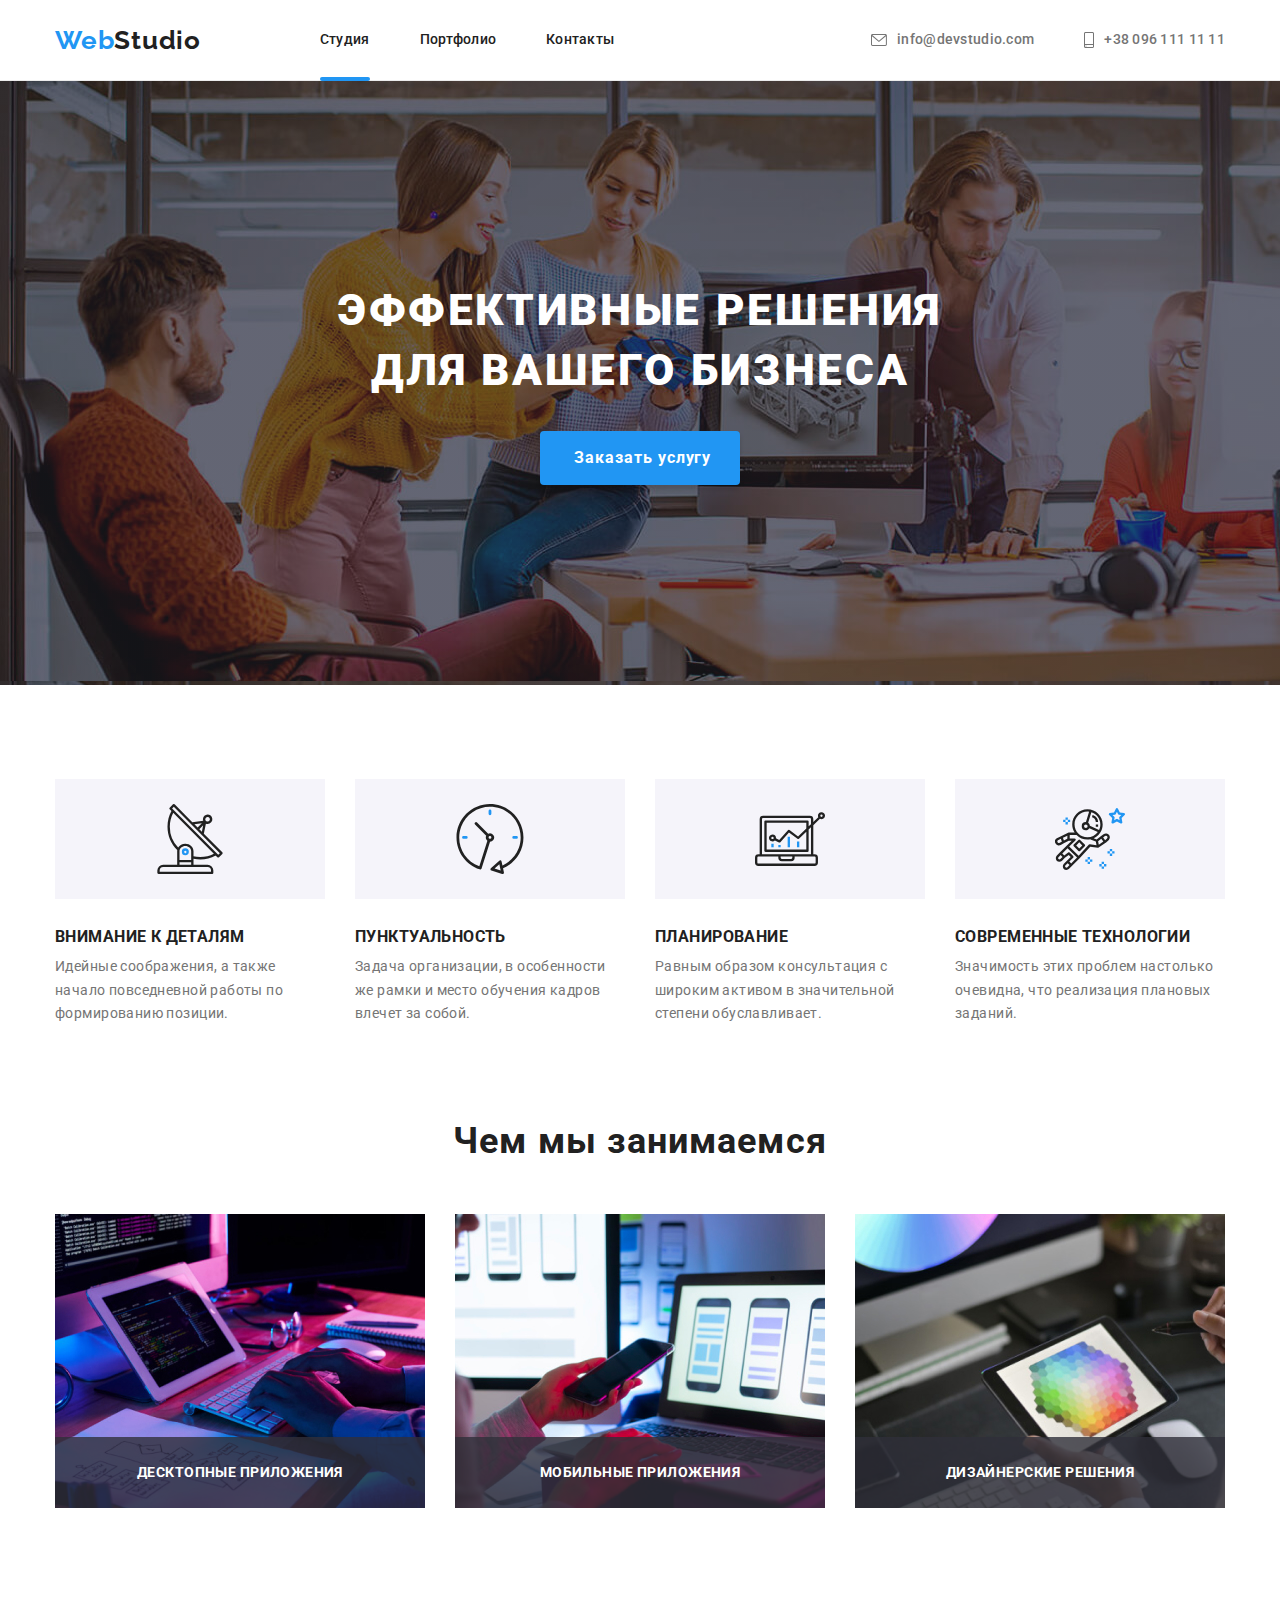
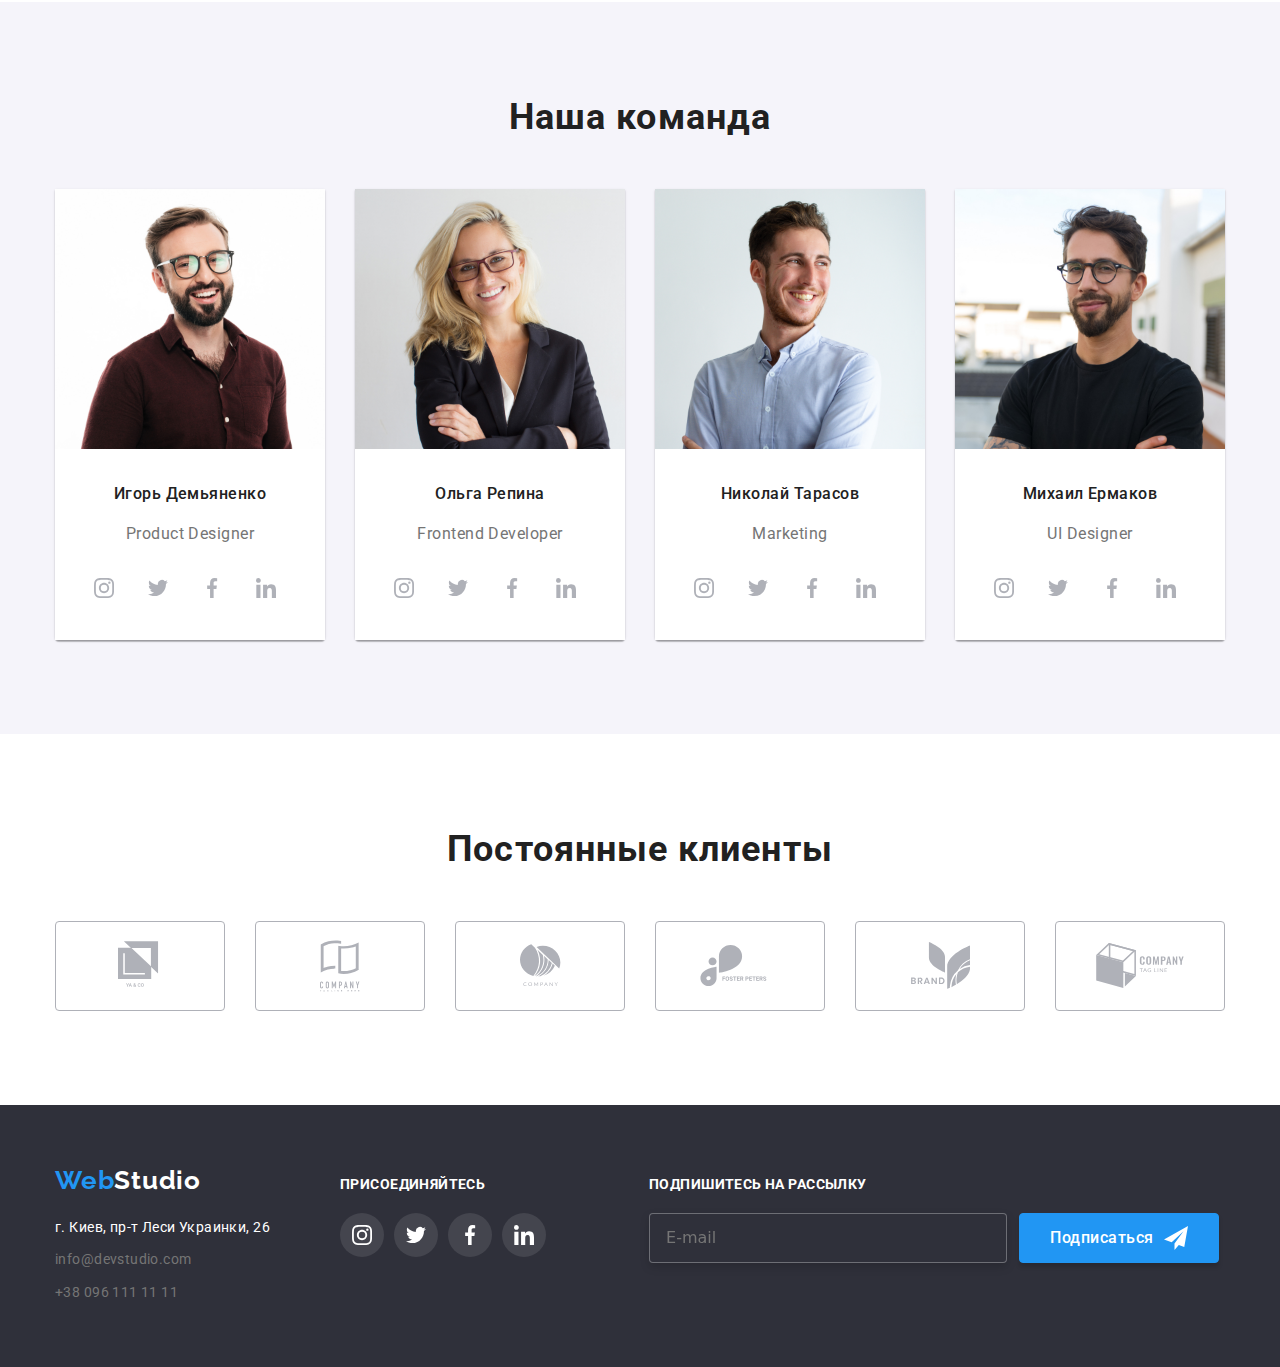
==== index.html @ 2d7ae013 "Редаговано css для модального вікна" ====
<!DOCTYPE html>
<html lang="ru">
<head>
    <meta charset="UTF-8">
    <meta name="viewport" content="width=device-width, initial-scale=1.0">
    <title>Главная</title>
    <link rel="preconnect" href="https://fonts.gstatic.com">
<link href="https://fonts.googleapis.com/css2?family=Raleway:wght@400;700&family=Roboto:wght@400;500;700;900&display=swap" rel="stylesheet">
    <link
    rel="stylesheet"
    href="https://cdnjs.cloudflare.com/ajax/libs/modern-normalize/1.0.0/modern-normalize.min.css"
    />
    <link rel="stylesheet" href="css/style.css">
</head>
<body>
    <header class="header">
        <div class="container container-header">
            <a href="index.html" class="logo logo-web no-dots">Web<span class="logo-studio">Studio</span></a>
            <nav class="nav">
                <ul class="nav-list no-dots">
                    <li class="nav-list__item"><a class="nav-list__link current" href="index.html">Студия</a></li>
                    <li class="nav-list__item"><a class="nav-list__link" href="portfolio.html">Портфолио</a></li>
                    <li class="nav-list__item"><a class="nav-list__link" href="contact">Контакты</a></li>
                </ul>
            </nav>
            <div class="thumb">
                <ul class="contact">
                    <li class="contact__link no-dots">
                        <a class="contact__item" href="mailto:info@devstudio.com">
                            <svg class="contact__img" width="16" height="12"><use href="./img/icons.svg#icon-envelope-1"></use></svg>info@devstudio.com</a></li>
                    <li class="contact__link no-dots">
                        <a class="contact__item" href="tel:+380961111111">
                            <svg class="contact__img" width="10" height="16"><use href="./img/icons.svg#icon-smartphone-2"></use></svg>+38 096 111 11 11</a></li>
                </ul>
            </div>
        </div>
    </header>
    <main class="main">
        <div class="hero">
            <div class="container">
                <section class="hero-section">
                    <h1 class="hero-section__title">Эффективные решения для вашего бизнеса</h1>
                    <button class="hero-section__button" type="submit" data-modal-open>Заказать услугу</button>
                </section>
            </div>
        </div>
        <section class="features">
            <div class="container">
                <h2 class="features__title">Особенности</h2>
                <ul class="features__list no-dots">
                    <li class="features__item">
                        <div class="features__icon">
                            <svg width="70" height="70">
                                <use href="./img/icons.svg#icon-antenna-1"></use>
                            </svg>
                        </div>     
                        <h3 class="features__subtitle">Внимание к деталям</h3>
                        <p class="features__text">Идейные соображения, а также начало повседневной работы по формированию позиции.</p>
                    </li>
                    <li class="features__item">
                        <div class="features__icon">
                            <svg width="70" height="70">
                                <use href="./img/icons.svg#icon-clock-1"></use>
                            </svg>
                        </div> 
                        <h3 class="features__subtitle">Пунктуальность</h3>
                        <p class="features__text">Задача организации, в особенности же рамки и место обучения кадров влечет за собой.</p>
                    </li>
                    <li class="features__item">
                        <div class="features__icon">
                            <svg width="70" height="70">
                                <use href="./img/icons.svg#icon-diagram-1"></use>
                            </svg>
                        </div> 
                        <h3 class="features__subtitle">Планирование</h3>
                        <p class="features__text">Равным образом консультация с широким активом в значительной степени обуславливает.</p>
                    </li>
                    <li class="features__item">
                        <div class="features__icon">
                            <svg width="70" height="70">
                                <use href="./img/icons.svg#icon-astronaut-1"></use>
                            </svg>
                        </div> 
                        <h3 class="features__subtitle">Современные технологии</h3>
                        <p class="features__text">Значимость этих проблем настолько очевидна, что реализация плановых заданий.</p>
                    </li>
                </ul>
            </div>
        </section>
        <section class="doing">
            <div class="container">
                <h2 class="doing__title">Чем мы занимаемся</h2>
                    <ul class="doing__list no-dots">
                        <li class="doing__img"><img src="img/box-1.jpg" alt="box-1" width="370">
                            <p class="doing__text">Десктопные приложения</p>
                        </li>
                        <li class="doing__img"><img src="img/box-2.jpg" alt="box-2" width="370">
                            <p class="doing__text">Мобильные приложения</p>
                        </li>
                        <li class="doing__img"><img src="img/box-3.jpg" alt="box-3" width="370">
                            <p class="doing__text">Дизайнерские решения</p>
                        </li>
                    </ul>
                </div>
        </section>
        <section class="team">
            <div class="container">
                <h2 class="team__title">Наша команда</h2>
                <div class="card">
                    <ul class="card__list no-dots">
                        <li class="card__item">
                            <img class="card__img" src="img/team-card-1.jpg" alt="Игорь Демьяненко" width="270">
                            <div class="card__content">
                            <h3 class="card__name">Игорь Демьяненко</h3>
                            <p class="card__text">Product Designer</p>
                                <ul class="socials">
                                    <li class="social__item">
                                        <a class="social__link" href="https://instagram.com/">
                                            <svg class="social__img" width="20" height="20">
                                                <use href="./img/icons.svg#icon-instagram-1"></use>
                                            </svg>
                                        </a>
                                    </li>
                                    <li class="social__item">
                                        <a class="social__link" href="https://twitter.com/">
                                            <svg class="social__img" width="20" height="20">
                                                <use href="./img/icons.svg#icon-twitter-1"></use>
                                            </svg>
                                        </a>
                                    </li>
                                    <li class="social__item">
                                        <a class="social__link" href="https://facebook.com/">
                                            <svg class="social__img" width="20" height="20">
                                                <use href="./img/icons.svg#icon-facebook-1"></use>
                                            </svg>
                                        </a>
                                    </li>
                                    <li class="social__item">
                                        <a class="social__link" href="https://linkedin.com/">
                                            <svg class="social__img" width="20" height="20">
                                                <use href="./img/icons.svg#icon-linkedin-1"></use>
                                            </svg>
                                        </a>
                                    </li>
                                </ul>
                            </div>
                        </li>
                        <li class="card__item">
                            <img class="card__img" src="img/team-card-2.jpg" alt="Ольга Репина" width="270">
                            <div class="card__content">
                            <h3 class="card__name">Ольга Репина</h3>
                            <p  class="card__text">Frontend Developer</p>
                                <ul class="socials">
                                    <li class="social__item">
                                        <a class="social__link" href="https://instagram.com/">
                                            <svg class="social__img" width="20" height="20">
                                            <use href="./img/icons.svg#icon-instagram-1"></use>
                                            </svg>
                                        </a>
                                    </li>
                                    <li class="social__item">
                                        <a class="social__link" href="https://twitter.com/">
                                            <svg class="social__img" width="20" height="20">
                                                <use href="./img/icons.svg#icon-twitter-1"></use>
                                            </svg>
                                        </a>
                                    </li>
                                    <li class="social__item">
                                        <a class="social__link" href="https://facebook.com/">
                                            <svg class="social__img" width="20" height="20">
                                                <use href="./img/icons.svg#icon-facebook-1"></use>
                                            </svg>
                                        </a>
                                    </li>
                                    <li class="social__item">
                                        <a class="social__link" href="https://linkedin.com/">
                                            <svg class="social__img" width="20" height="20">
                                                <use href="./img/icons.svg#icon-linkedin-1"></use>
                                            </svg>
                                        </a>
                                    </li>
                                </ul>
                            </div>
                        </li>
                        <li class="card__item">
                            <img class="card__img" src="img/team-card-3.jpg" alt="Николай Тарасов" width="270">
                            <div class="card__content">
                            <h3 class="card__name">Николай Тарасов</h3>
                            <p  class="card__text">Marketing</p>
                                <ul class="socials">
                                    <li class="social__item">
                                        <a class="social__link" href="https://instagram.com/">
                                            <svg class="social__img" width="20" height="20">
                                            <use href="./img/icons.svg#icon-instagram-1"></use>
                                            </svg>
                                        </a>
                                    </li>
                                    <li class="social__item">
                                        <a class="social__link" href="https://twitter.com/">
                                            <svg class="social__img" width="20" height="20">
                                            <use href="./img/icons.svg#icon-twitter-1"></use>
                                            </svg>
                                        </a>
                                    </li>
                                    <li class="social__item">
                                        <a class="social__link" href="https://facebook.com/">
                                            <svg class="social__img" width="20" height="20">
                                            <use href="./img/icons.svg#icon-facebook-1"></use>
                                            </svg>
                                        </a>
                                    </li>
                                    <li class="social__item">
                                        <a class="social__link" href="https://linkedin.com/">
                                            <svg class="social__img" width="20" height="20">
                                            <use href="./img/icons.svg#icon-linkedin-1"></use>
                                            </svg>
                                        </a>
                                    </li>
                                </ul>
                            </div>
                        </li>
                        <li class="card__item">
                            <img class="card__img" src="img/team-card-4.jpg" alt="Михаил Ермаков" width="270">
                            <div class="card__content">
                            <h3 class="card__name">Михаил Ермаков</h3>
                            <p  class="card__text">UI Designer</p>
                                <ul class="socials">
                                    <li class="social__item">
                                        <a class="social__link" href="https://instagram.com/">
                                            <svg class="social__img" width="20" height="20">
                                            <use href="./img/icons.svg#icon-instagram-1"></use>
                                            </svg>
                                        </a>
                                    </li>
                                    <li class="social__item">
                                        <a class="social__link" href="https://twitter.com/">
                                            <svg class="social__img" width="20" height="20">
                                                <use href="./img/icons.svg#icon-twitter-1"></use>
                                            </svg>
                                        </a>
                                    </li>
                                    <li class="social__item">
                                        <a class="social__link" href="https://facebook.com/">
                                            <svg class="social__img" width="20" height="20">
                                            <use href="./img/icons.svg#icon-facebook-1"></use>
                                            </svg>
                                        </a>
                                    </li>
                                    <li class="social__item">
                                        <a class="social__link" href="https://linkedin.com/">
                                            <svg class="social__img" width="20" height="20">
                                                <use href="./img/icons.svg#icon-linkedin-1"></use>
                                            </svg>
                                        </a>
                                    </li>
                                </ul>
                            </div>
                        </li>
                    </ul>
                </div>
            </div>
        </section>
        <section class="customers">
            <div class="container">
                <h2 class="customers__title">Постоянные клиенты</h2>
                <ul class="customers__list no-dots">
                    <li class="customers__item">
                        <a href="#" class="customers__link">
                            <svg class="customers__img" width="44.27" height="49.23">
                                <use href="./img/icons.svg#icon-logo-1"></use>
                            </svg>
                        </a>   
                    </li>
                    <li class="customers__item">
                        <a href="#" class="customers__link">
                            <svg class="customers__img" width="40" height="52">
                                <use href="./img/icons.svg#icon-logo-2"></use>
                            </svg>
                        </a>
                    </li>
                    <li class="customers__item">
                        <a href="#" class="customers__link">
                            <svg class="customers__img" width="41" height="42.6">
                                <use href="./img/icons.svg#icon-logo-3"></use>
                            </svg>
                        </a> 
                    </li>
                    <li class="customers__item">
                        <a href="#" class="customers__link">
                            <svg class="customers__img" width="79.66" height="42.02">
                                <use href="./img/icons.svg#icon-logo-4"></use>
                            </svg>
                        </a>
                    </li>
                    <li class="customers__item">
                        <a href="#" class="customers__link">
                            <svg class="customers__img" width="59" height="47">
                                <use href="./img/icons.svg#icon-logo-5"></use>
                            </svg>
                        </a>
                    </li>
                    <li class="customers__item">
                        <a href="#" class="customers__link">
                        <svg class="customers__img" width="88.48" height="45.44">
                            <use href="./img/icons.svg#icon-logo-6"></use>
                        </svg>
                        </a>
                    </li>    
                </ul>
            </div>
        </section>
        <div class="backdrop is-hidden" data-modal>
            <div class="modal">
                <button class="modal__button" type="submit" data-modal-close>
                    <svg class="modal__x" width="11" height="11">
                        <use href="./img/icons.svg#icon-close-1"></use>
                    </svg>
                </button>
                <h3 class="modal__title">Оставьте свои данные, мы вам перезвоним</h3>
                <form class="modal__forms">
                    <div class="form-name">
                        <label class="form-name__label" for="name">Имя</label>
                        <input class="form-name__input" type="text" name="name" id="name">
                        <svg class="form-name__img" width="18" height="18">
                            <use href="./img/icons.svg#icon-person-1"></use>
                        </svg>
                    </div>
                    <div class="form-tel">
                        <label class="form-tel__label" for="tel">Телефон</label>
                        <input class="form-tel__input" type="text" name="tel" id="tel">
                        <svg class="form-tel__img" width="18" height="18">
                            <use href="./img/icons.svg#icon-phone-1"></use>
                        </svg>
                    </div>
                    <div class="form-mail">
                        <label class="form-mail__label" for="email">Почта</label>
                        <input class="form-mail__input" type="mail" name="email" id="email">
                        <svg class="form-mail__img" width="18" height="18">
                            <use href="./img/icons.svg#icon-email-1"></use>
                        </svg>
                    </div>
                    <div class="form-textarea">
                        <label  class="form-textarea__label" for="comment">Комментарий</label>
                        <textarea class="form-textarea__ta" name="Комментарий" placeholder="Введите текст" id="comment"></textarea>
                    </div>
                    <div class="form-checkbox">
                        <label class="form-checkbox__label">
                            <input  class="form-checkbox__input"
                                type="checkbox"
                                name="agreement"
                                value=" ">
                            <svg class="form-checkbox__img" width="16" height="15">
                                <use href="./img/icons.svg#icon-check-1"></use>
                            </svg>   
                            <span class="form-checkbox__text">
                            Соглашаюсь с рассылкой и принимаю
                            </span>
                                <a class="form-checkbox__link" href="#">Условия договора</a>
                        </label>
                    </div>
                    <button class="button-send" type="submit">Отправить</button>
                </form>
            </div>
        </div>
        <script src="modal.js"></script>
    </main>
    <footer class="footer">
        <div class="container">
            <div class="all-footer">
                <div class="thumb">
                    <div class="logo-footer">
                        <a class="logo-footer__web no-dots" href="index.html">Web<span class="logo-footer__studio">Studio</span></a>
                    </div>
                    <address class="address">
                        <p class="address__text">г. Киев, пр-т Леси Украинки, 26</p>
                        <a class="address__item no-dots" href="mailto:info@devstudio.com">info@devstudio.com</a>
                        <a class="address__item no-dots" href="tel:+380961111111">+38 096 111 11 11</a>
                    </address>
                </div>
                <div class="footer-social">
                    <h3 class="footer-social__title">Присоединяйтесь</h3>
                    <ul class="footer-social__list">
                        <li class="footer-social__item">
                            <a class="footer-social__link" href="https://instagram.com/">
                                <svg class="footer-social__img" width="20" height="20">
                                    <use href="./img/icons.svg#icon-instagram-1"></use>
                                </svg>
                            </a>
                        </li>
                        <li class="footer-social__item">
                            <a class="footer-social__link" href="https://twitter.com/">
                                <svg class="footer-social__img" width="20" height="20">
                                    <use href="./img/icons.svg#icon-twitter-1"></use>
                                </svg>
                            </a>
                        </li>
                        <li class="footer-social__item">
                            <a class="footer-social__link" href="https://facebook.com/">
                                <svg class="footer-social__img" width="20" height="20">
                                    <use href="./img/icons.svg#icon-facebook-1"></use>
                                </svg>
                            </a>
                        </li>
                        <li class="footer-social__item">
                            <a class="footer-social__link" href="https://linkedin.com/">
                                <svg class="footer-social__img" width="20" height="20">
                                    <use href="./img/icons.svg#icon-linkedin-1"></use>
                                </svg>
                            </a>
                        </li>
                    </ul>
                </div>
                <div class="newsletter">
                    <form class="newsletter__form">
                        <label class="newsletter__title" for="mail">
                            Подпишитесь на рассылку
                        </label>
                        <div class="newsletter__items">
                            <input
                                class="newsletter__input" 
                                type="mail"
                                name="mail"
                                id="mail"
                                placeholder="E-mail">
                            <button class="newsletter__button" type="submit">Подписаться
                                <svg class="newsletter__img" width="24" height="24">
                                    <use href="./img/icons.svg#icon-send-1"></use>
                                </svg>   
                            </button>
                        </div>
                    </form>
                </div> 
            </div>
        </div>
    </footer>
</body>
</html>
---- css/style.css ----
:root {
    --second-text: rgba(255, 255, 255, 1);
    --main-text: rgba(33, 33, 33, 1);
    --hover-text: rgba(33, 150, 243, 1);
    --link-text: rgba(117, 117, 117, 1);
    --address-text-op60: rgba(255, 255, 255, 0.6);
    --section: rgba(47, 48, 58, 1);
    --section-team: rgba(245, 244, 250, 1);
    --social-networks: rgba(175, 177, 184, 1);
}

html,
body {
    max-width: 1600px;
    margin: auto;
}

h1,
h2,
h3,
p {
    margin: 0;
}

img {
    display: block;
    max-width: 100%;
}

/* for all */

.no-dots {
    list-style: none;
    text-decoration: none;
}

.container {
    width: 1200px;
    padding: 0 15px;
    margin: 0 auto;
}


.header {
    background-color: var(--second-text);
    border-bottom: 1px solid rgba(236, 236, 236, 1);
}

.container-header {
    min-height: 80px;
    display: flex;
    justify-content: space-between;
    align-items: center;
}

/* logo */

.logo {
    font-family: Raleway, sans-serif;
    font-style: normal;
    font-weight: bold;
    font-size: 26px;
    line-height: 1.19;
    letter-spacing: 0.03em;
}

.logo-web {
    color: var(--hover-text);
}

.logo-studio {
    color: var(--main-text);
}

/* site-nav */

.nav-list {
    font-family: Roboto, sans-serif;
    font-style: normal;
    font-weight: 500;
    font-size: 14px;
    line-height: 1.14;
    letter-spacing: 0.02em;
    margin: 0px;
    margin-left: 93px;
    padding: 0px;
    display: flex;
}

.current {
    color: var(--hover-text);
    position: relative;
}

.current::after {
    position: absolute;
    display: block;
    content: " ";
    left: 0;
    bottom: -1px;
    width: 100%;
    height: 4px;
    background-color: var(--hover-text);
    border-radius: 2px;
    opacity: 0;
}

.current::after {
    opacity: 1;
    transition: opacity 250ms cubic-bezier(0.4, 0, 0.2, 1);
}

.nav-list__item:last-child {
    margin-right: 181px;
}

.nav-list__link:first-child {
    margin-left: 0px;
}

.nav-list__link {
    display: block;
    text-decoration: none;
    padding: 32px 0px 32px 0px;
    margin: 0px 50px 0px 50px;
    color: var(--main-text)
}

.nav-list__link:hover,
.nav-list__link:focus {
    color: var(--hover-text);
    transition: color 250ms cubic-bezier(0.4, 0, 0.2, 1);
}

/* nav-contacts */

.contact {
    font-family: Roboto, sans-serif;
    font-style: normal;
    font-weight: 500;
    font-size: 14px;
    line-height: 1.14;
    letter-spacing: 0.02em;
    margin: 0px;
    padding: 0px;
    display: flex;    
}

.contact__link:first-child {
    padding-right: 50px;
}

.contact__item {
    list-style: none;
    text-decoration: none;
    color: var(--link-text);
}

.contact__item:hover,
.contact__item:focus {
    color: var(--hover-text);
    transition: color 250ms cubic-bezier(0.4, 0, 0.2, 1);
}

.contact__img {
    display: inline-block;
    margin-right: 10px;
    vertical-align: middle;
    fill: rgba(117, 117, 117, 1);
}

.contact__item:hover .contact__img {
    fill: var(--hover-text);
    transition: fill 250ms cubic-bezier(0.4, 0, 0.2, 1);
}

/* MAIN! */
/* hero */



.hero {
    background-color: var(--section);
    background-image: linear-gradient(rgba(47, 48, 58, 0.4), rgba(47, 48, 58, 0.4)), url(../img/hero-img.jpg);
    max-width: 1600px;
}

.hero-section {
    display: block;
    padding-bottom: 200px;
}

.hero-section__title {
    font-family: Roboto, sans-serif;
    font-style: normal;
    font-weight: 900;
    font-size: 44px;
    line-height: 1.36;
    text-align: center;
    letter-spacing: 0.06em;
    text-transform: uppercase;
    color: var(--second-text);
    display: inline-block;
    padding-top: 200px;
    padding-bottom: 30px;
    padding-left: 272px;
    padding-right: 272px;
}

.hero-section__button {
    font-family: Roboto, sans-serif;
    font-style: normal;
    font-weight: bold;
    font-size: 16px;
    line-height: 1.87;
    align-items: center;
    text-align: center;
    letter-spacing: 0.06em;
    display: block;
    white-space: nowrap;
    margin-left: auto;
    margin-right: auto;
    background-color: var(--hover-text);
    color: var(--second-text);
    padding: 10px 32px 10px 32px;
    max-width: 200px;
    box-shadow: 0px 4px 4px rgba(0, 0, 0, 0.15);
    border: 2px solid var(--hover-text);
    border-radius: 4px;
    cursor: pointer;
}

/* features */

.features__title {
    display: none;
}

.features__list {
    margin: 0px;
    padding-top: 94px;
    padding-bottom: 94px;
    padding-left: 0px;
    display: flex;
}

.features__item {
    font-family: Roboto, sans-serif;
    font-style: normal;
    font-weight: bold;
    font-size: 14px;
    line-height: 16px;
    letter-spacing: 0.03em;
    text-transform: uppercase;
    color: var(--main-text);
    width: 270px;
}

.features__item:nth-last-child(n+1) {
    margin-left: 30px;
}

.features__item:first-child {
    margin-left: 0px;
}


.features__icon {
    margin-bottom: 30px;
    width: 270px;
    height: 120px;
    display: flex;
    align-items: center;
    justify-content: center;
    background-color: rgba(245, 244, 250, 1);
}

.features__subtitle {
    padding-bottom: 10px;
}

.features__text {
    font-family: Roboto, sans-serif;
    font-style: normal;
    font-weight: normal;
    font-size: 14px;
    line-height: 1.71;
    letter-spacing: 0.03em;
    text-transform: none;
    color: var(--link-text);
    display: inline ;
}

/* doing */

.doing__title {
    font-family: Roboto, sans-serif;
    font-style: normal;
    font-weight: bold;
    font-size: 36px;
    line-height: 1.2;
    text-align: center;
    letter-spacing: 0.03em;
    color: var(--main-text);
    padding-bottom: 50px;
}

.doing__list {
    margin-top: 0px;
    margin-bottom: 0px;
    padding-bottom: 94px;
    padding-left: 0px;
    display: flex;
    justify-content: space-between;
}

.doing__img {
    position: relative;
}

.doing__img:nth-last-child(n+1) {
    margin-left: 30px;
}

.doing__img:first-child {
    margin-left: 0px;
}

.doing__text {
    font-family: Roboto, sans-serif;
    font-weight: 700;
    font-size: 14px;
    line-height: 1.2;
    text-align: center;
    letter-spacing: 0.03em;
    text-transform: uppercase;
    color: var(--second-text);
    display: flex;
    justify-content: center;
    align-items: center;
    padding-top: 27px;
    padding-bottom: 27px;
    background-color: rgba(47, 48, 58, 0.8);
    position: absolute;
    right: 0;
    bottom: 0;
    left: 0;
}

/* team */

.team {
    background-color: var(--section-team);
}

.team__title {
    font-family: Roboto, sans-serif;
    font-style: normal;
    font-weight: bold;
    font-size: 36px;
    line-height: 1.2;
    text-align: center;
    letter-spacing: 0.03em;
    color: var(--main-text);
    padding-top: 94px;
    padding-bottom: 50px;
}

.card__list {
    margin-top: 0px;
    margin-bottom: 0px;
    padding-left: 0px;
    padding: 0px 0px 94px 0px;
    display: flex;
    flex-direction: row;
}

.card__item {
    display: flex;
    flex-direction: column;
    box-shadow: 0px 1px 3px rgba(0, 0, 0, 0.12), 0px 1px 1px rgba(0, 0, 0, 0.14), 0px 2px 1px rgba(0, 0, 0, 0.2);
    border-radius: 0px 0px 4px 4px;
}

.card__item:nth-last-child(n+1) {
    margin-left: 30px;
}

.card__item:first-child {
    margin-left: 0px;
}

.card__img {
    display: flex;
    align-items: flex-start;
    padding-bottom: 30px;
}

.card__content,
.card__img {
    background-color: #fff;
}

.card__name {
    font-family: Roboto, sans-serif;
    font-style: normal;
    font-weight: 500;
    font-size: 16px;
    line-height: 1.9;
    text-align: center;
    letter-spacing: 0.03em;
    color: var(--main-text);
    padding-bottom: 10px;
}

.card__text {
    font-family: Roboto, sans-serif;
    font-style: normal;
    font-weight: normal;
    font-size: 16px;
    line-height: 1.9;
    text-align: center;
    letter-spacing: 0.03em;
    color: var(--link-text);
    padding-bottom: 16px;
}

.socials {
    list-style: none;
    display: flex;
    justify-content: center;
    align-items: center;
    padding: 0px;
    padding-bottom: 30px;
}

.social__item:nth-last-child(n+1) {
    margin-right: 10px;
}

.social__link {
    display: flex;
    justify-content: center;
    align-items: center;
    width: 44px;
    height: 44px;
    border-radius: 50%;
    background-color: #fff;
    fill: var(--social-networks);
}

.social__link:hover {
    fill: #fff;
    background-color: var(--hover-text);
    transition: fill 250ms cubic-bezier(0.4, 0, 0.2, 1), background-color 250ms cubic-bezier(0.4, 0, 0.2, 1);
}


/* customers */


.customers__title {
    font-family: Roboto, sans-serif;
    font-style: normal;
    font-weight: bold;
    font-size: 36px;
    line-height: 1.2;
    text-align: center;
    letter-spacing: 0.03em;
    color: var(--main-text);
    padding-top: 94px;
    padding-bottom: 50px;
}

.customers__list {
    display: flex;
    margin: 0px;
    padding-left: 0px;
    padding-bottom: 94px;
    justify-content: center;
    align-items: center;
}

.customers__item {
    display: flex;
    align-items: center;
    justify-content: center;
    width: 170px;
    height: 90px;
    border: 1px solid var(--social-networks);
    border-radius: 4px;
    margin-left: 30px;
}

.customers__item:first-child {
    margin-left: 0px;
}

.customers__item:hover {
    border: 1px solid var(--hover-text);
    border-radius: 4px;
    transition: border 250ms cubic-bezier(0.4, 0, 0.2, 1);
}

.customers__link {
    display: flex;
    align-items: center;
    justify-content: center;
    width: 100%;
    height: 100%;
    fill: var(--social-networks);
}

.customers__link:hover {
    fill: var(--hover-text);
    transition: fill 250ms cubic-bezier(0.4, 0, 0.2, 1);
}

/* footer */

.footer {
    background-color: var(--section);
}

.all-footer {
    display: flex;
}

.logo-footer__web {
    font-family: Raleway, sans-serif;
    font-style: normal;
    font-weight: bold;
    font-size: 26px;
    line-height: 1.19;
    letter-spacing: 0.03em;
    color: var(--hover-text);
}

.logo-footer__studio {
    color: var(--second-text);
}

.logo-footer {
    padding-top: 60px;
    padding-bottom: 20px;
}

.address {
    font-family: Roboto, sans-serif;
    font-style: normal;
    font-weight: normal;
    font-size: 14px;
    line-height: 1.7;
    letter-spacing: 0.03em;
    display: flex;
    flex-direction: column;
}

.address__text {
    padding-bottom: 9px;
}

.address__text {
    color: var(--second-text);
}

.address__item:last-child {
    display: inline;
    margin-top: 9px;
    margin-bottom: 60px;
}

.address__item {
    color: var(--link-text);
}

.address__item:hover,
.address__item:focus {
    color: var(--hover-text);
    transition: color 250ms cubic-bezier(0.4, 0, 0.2, 1);
}

.footer-social {
    justify-content: center;
    align-items: center;
    margin-top: 72px;
    margin-bottom: 100px;
    margin-left: 70px;
}

.footer-social__title {
    font-family: Roboto, sans-serif;
    font-style: normal;
    font-weight: bold;
    font-size: 14px;
    line-height: 1.14;
    letter-spacing: 0.03em;
    text-transform: uppercase;
    color: var(--second-text);
    padding-bottom: 20px;
}

.footer-social__list {
    list-style: none;
    display: flex;
    margin: 0px;
    padding-bottom: 0px;
    justify-content: center;
    align-items: center;
    padding: 0px;
}

.footer-social__item:nth-last-child(n+1) {
    margin-right: 10px;
}

.footer-social__link {
    display: flex;
    justify-content: center;
    align-items: center;
    width: 44px;
    height: 44px;
    border-radius: 50%;
    background-color: rgba(255, 255, 255, 0.1);
    fill: var(--second-text);
}

.footer-social__link:hover {
    fill: #fff;
    background-color: var(--hover-text);
    transition: fill 250ms cubic-bezier(0.4, 0, 0.2, 1), background-color 250ms cubic-bezier(0.4, 0, 0.2, 1);
}

.newsletter {
    display: flex;
    align-items: center;
    justify-content: center;
    margin-left: 93px;
    margin-bottom: 94px;
    margin-top: 72px;
}

.newsletter__form {
    display: flex;
    flex-direction: column;
}

.newsletter__title {
    font-family: Roboto, sans-serif;
    font-style: normal;
    font-weight: bold;
    font-size: 14px;
    line-height: 1.14;
    letter-spacing: 0.03em;
    text-transform: uppercase;
    color: var(--second-text);
    padding-bottom: 20px;
}

.newsletter__items {
    display: flex;
    padding-bottom: 10px;
}

.newsletter__input {
    padding: 0px;
    width: 358px;
    height: 50px;
    padding-left: 16px;
    background-color: var(--section);
    border: 1px solid rgba(255, 255, 255, 0.3);
    filter: drop-shadow(0px 4px 4px rgba(0, 0, 0, 0.15));
    border-radius: 4px;
}

.newsletter__button {
    font-family: Roboto, sans-serif;
    font-style: normal;
    font-weight: 500;
    font-size: 16px;
    line-height: 1.6;
    text-align: center;
    letter-spacing: 0.03em;
    border: solid 1px var(--hover-text);
    padding: 6px 22px 6px 22px;
    border-radius: 4px;
    cursor: pointer;
    display: flex;
    align-items: center;
    justify-content: center;
    margin-left: 12px;
    padding-top: 10px;
    padding-bottom: 10px;
    color: var(--second-text);
    background-color: var(--hover-text);
    width: 200px;
    height: 50px;
    box-shadow: 0px 4px 4px rgba(0, 0, 0, 0.15);
}

.newsletter__img {
    margin-left: 10px;
}

/* PORTFOLIO MAIN! */

.container {
    width: 1200px;
    padding: 0 15px;
    margin: 0 auto;
}

.portfolio {
    background-color: var(--second-text);
}

.portfolio__title {
    display: none;
}

.button {
    font-family: Roboto, sans-serif;
    font-style: normal;
    font-weight: 500;
    font-size: 16px;
    line-height: 1.6;
    text-align: center;
    letter-spacing: 0.03em;
    border: none;
    background-color: var(--section-team);
    color: var(--main-text);
    outline: none;
    padding: 6px 22px 6px 22px;
    border-radius: 4px;
    cursor: pointer;
}

.button:hover,
.button:focus {
    background-color: var(--hover-text);
    color: var(--second-text);
    box-shadow: 0px 3px 1px rgba(0, 0, 0, 0.1), 0px 1px 2px rgba(0, 0, 0, 0.08), 0px 2px 2px rgba(0, 0, 0, 0.12);
    border-radius: 4px;
    transition: background-color 250ms cubic-bezier(0.4, 0, 0.2, 1), color 250ms cubic-bezier(0.4, 0, 0.2, 1), box-shadow 250ms cubic-bezier(0.4, 0, 0.2, 1);
}

.filter-list {
    margin: 0px;
    padding-bottom: 50px;
    padding-top: 94px;
    padding-left: 0px;
    display: flex;
    justify-content: center;
}

.filter-list:nth-last-child(n+1) {
    margin: 0px -8px;
}

.filter-list__item {
    margin-left: 8px;
}

.filter-list__item:first-child {
    margin-left: 0px;
}

/* projects */

.project__title {
    display: none;
}

.project__name {
    font-family: Roboto, sans-serif;
    font-style: normal;
    font-weight: bold;
    font-size: 18px;
    line-height: 2;
    letter-spacing: 0.06em;
    color: var(--main-text);
}

.project__text {
    font-family: Roboto, sans-serif;
    font-style: normal;
    font-weight: normal;
    font-size: 16px;
    line-height: 1.9;
    letter-spacing: 0.03em;
    color: var(--link-text);
    margin-top: 4px;
}

.project__list {
    margin: 0px;
    padding: 0px;
    display: flex;
    flex-wrap: wrap;
    margin-top: -30px;
    margin-left: -30px;
    padding-bottom: 94px;
}

.project__item {
    flex-basis: calc(100% / 3 - 30px);
    margin-top: 30px;
    margin-left: 30px;
    position: relative;
}

.project__item:hover {
    background: #FFFFFF;
    outline: 1px solid #EEEEEE;
    box-shadow: 0px 1px 1px rgba(0, 0, 0, 0.12), 0px 4px 4px rgba(0, 0, 0, 0.06), 1px 4px 6px rgba(0, 0, 0, 0.16);
    transition: background 250ms cubic-bezier(0.4, 0, 0.2, 1), border 250ms cubic-bezier(0.4, 0, 0.2, 1), box-shadow 250ms cubic-bezier(0.4, 0, 0.2, 1);
}

.project__content {
    padding: 20px 24px;
    border-right: 1px solid rgba(238, 238, 238, 1);
    border-bottom: 1px solid rgba(238, 238, 238, 1);
    border-left: 1px solid rgba(238, 238, 238, 1);    
}

.project__thumb {
    position: relative;
    cursor: pointer;
}

.project-hover {
    position: absolute;
    top: 0%;
    left: 0%;
    right: 0%;
    overflow: hidden;
    width: 100%;
    height: 294px;
}

.project-hover__text {
    font-family: Roboto, sans-serif;
    font-style: normal;
    font-weight: 400;
    font-size: 18px;
    line-height: 1.55;    
    letter-spacing: 0.03em;
    text-align: left;
    color: var(--second-text);
    display: block;
    content: " ";
    padding: 63px 24px;
    max-width: 100%;
    height: 294px;
    position: absolute;
    opacity: 0;
    background-color: rgba(33, 150, 243, 0.9);
    transform: translateY(100%);
    transition: transform 250ms cubic-bezier(0.4, 0, 0.2, 1);
}

.project-hover:hover .project-hover__text {
    top: 0;
    left: 0;
    opacity: 1;
    background-color: rgba(33, 150, 243, 0.9);
    transform: translateY(0);
}

.project__thumb:hover .project-hover__text {
    top: 0;
    left: 0;
    opacity: 1;
    background-color: rgba(33, 150, 243, 0.9);
    transform: translateY(0);
}

/* modal */

.backdrop {
    position: fixed;
    top: 0;
    left: 0;
    width: 100%;
    height: 100%;
    background-color: rgba(0, 0, 0, 0.2);
    transition: opacity 250ms cubic-bezier(0.4, 0, 0.2, 1);
}

.backdrop.is-hidden {
    opacity: 0;
    pointer-events: none;
}

.modal {
    transform: translate(-50%, -50%) scale(0.7);
}

.modal {
    min-width: 528px;
    min-height: 581px;
    background-color: var(--second-text);
    position: absolute;
    top: 50%;
    left: 50%;
    transform: translate(-50%, -50%) scale(0.7);
    border-radius: 4px;
}

.modal__button {
    position: absolute;
    top: 8px;
    right: 8px;
    height: 30px;
    width: 30px;
    border: 1px solid rgba(0, 0, 0, 0.1);
    border-radius: 50%;
    background-color: var(--white-text);
    cursor: pointer;
    outline: none;
    transition: fill 250ms cubic-bezier(0.4, 0, 0.2, 1);
}

.modal__x {
    fill: rgba(0, 0, 0, 1);
    position: absolute;
    top: 50%;
    left: 50%;
    transform: translate(-50%, -50%);
}

.modal__button:hover .modal__x {
    fill: var(--hover-text);
}

.modal__title {
    font-family: Roboto, sans-serif;
    font-style: normal;
    font-weight: 700;
    font-size: 20px;
    line-height: 1,15;
    text-align: center;
    letter-spacing: 0.03em;
    color: var(--main-text);
    padding-top: 40px;
    padding-bottom: 12px;
}

.modal__forms {
    display: flex;
    flex-direction: column;
    padding-left: 40px;
    padding-right: 40px;
}

.form-name {
    display: flex;
    flex-direction: column;
    position: relative;
}

.form-name__label {
    font-family: Roboto, sans-serif;
    font-style: normal;
    font-weight: normal;
    font-size: 12px;
    line-height: 1,2;
    letter-spacing: 0.01em;
    color: var(--link-text);
    padding-bottom: 4px;
}

.form-name__input {
    width: 100%;
    height: 40px;
    padding-left: 42px;
    border: 1px solid rgba(33, 33, 33, 0.2);
    border-radius: 4px;
    outline: none;
}

.form-name__input:focus {
    border: 1px solid var(--hover-text);
    outline: none;
    transition: border 250ms cubic-bezier(0.4, 0, 0.2, 1);

}

.form-name__img {
    position: absolute;
    top: 65%;
    left: 15px;
    transform: translateY(-50%);
}

.form-name__input:focus ~ .form-name__img {
    fill: var(--hover-text);
    transition: fill 250ms cubic-bezier(0.4, 0, 0.2, 1);
}


.form-tel {
    display: flex;
    flex-direction: column;
    padding-top: 10px;
    position: relative;
}

.form-tel__label {
    font-family: Roboto, sans-serif;
    font-style: normal;
    font-weight: normal;
    font-size: 12px;
    line-height: 1,2;
    letter-spacing: 0.01em;
    color: var(--link-text);
    padding-bottom: 4px;
}

.form-tel__input {
    width: 100%;
    height: 40px;
    padding-left: 42px;
    border: 1px solid rgba(33, 33, 33, 0.2);
    border-radius: 4px;
    outline: none;
}

.form-tel__input:focus {
    border: 1px solid var(--hover-text);
    outline: none;
    transition: border 250ms cubic-bezier(0.4, 0, 0.2, 1);
}

.form-tel__img {
    position: absolute;
    top: 70%;
    left: 15px;
    transform: translateY(-50%);
}

.form-tel__input:focus ~ .form-tel__img {
    fill: var(--hover-text);
    transition: fill 250ms cubic-bezier(0.4, 0, 0.2, 1);
}

.form-mail {
    display: flex;
    flex-direction: column;
    padding-top: 10px;
    position: relative;
}

.form-mail__label {
    font-family: Roboto, sans-serif;
    font-style: normal;
    font-weight: normal;
    font-size: 12px;
    line-height: 1,2;
    letter-spacing: 0.01em;
    color: var(--link-text);
    padding-bottom: 4px;
}

.form-mail__input {
    width: 100%;
    height: 40px;
    padding-left: 42px;
    border: 1px solid rgba(33, 33, 33, 0.2);
    border-radius: 4px;
    outline: none;
}

.form-mail__input:focus {
    border: 1px solid var(--hover-text);
    outline: none;
    transition: border 250ms cubic-bezier(0.4, 0, 0.2, 1);
}

.form-mail__img {
    position: absolute;
    top: 70%;
    left: 15px;
    transform: translateY(-50%);
}

.form-mail__input:focus ~ .form-mail__img {
    fill: var(--hover-text);
    transition: fill 250ms cubic-bezier(0.4, 0, 0.2, 1);
}

.form-textarea {
    display: flex;
    flex-direction: column;
    padding-top: 10px;
    position: relative;
}

.fform-textarea__label {
    font-family: Roboto, sans-serif;
    font-style: normal;
    font-weight: normal;
    font-size: 12px;
    line-height: 1,2;
    letter-spacing: 0.01em;
    color: var(--link-text);
    padding-bottom: 4px;
}

.form-textarea__ta {
    width: 100%;
    height: 120px;
    padding: 12px 16px;
    color: var(--main-text);
    border: 1px solid rgba(33, 33, 33, 0.2);
    border-radius: 4px;
    outline: none;
    resize: none;
}

.form-textarea__ta:focus {
    padding: 12px 16px;
    border: 1px solid var(--hover-text);
    outline: none;
    resize: none;
    transition: border 250ms cubic-bezier(0.4, 0, 0.2, 1);
}

.form-textarea__ta::-webkit-input-placeholder {
    color: rgba(117, 117, 117, 0.5);
}

.form-checkbox {
    padding-top: 20px;
    padding-left: 12px;
    position: relative;
}

.form-checkbox__label {
    display: inline;
    text-align: center;
    justify-content: center;
    align-items: center;
}

.form-checkbox__input {
    display: inline-block;
    -webkit-appearance: none;
    width: 16px;
    height: 15px;
    border: 2px solid var(--main-text);
    border-radius: 2px;
    outline: none;
}

.form-checkbox__img {
    display: none;
    position: absolute;
    width: 16px;
    height: 15px;
    left: 12px;
    top: 20px;

}

.form-checkbox__input:checked {
    border: 2px solid var(--hover-text);
    border-radius: 2px;
    background-origin: border-box;
}

.form-checkbox__input:checked + .form-checkbox__img {
    outline: none;
    display: inline-block;
    background-color: var(--hover-text);
    background-origin: border-box;
    border-radius: 2px;
}

.form-checkbox__text {
    font-family: Roboto, sans-serif;
    font-style: normal;
    font-weight: 400;
    font-size: 14px;
    line-height: 1,71;
    letter-spacing: 0.03em;
    color: #757575;
    margin-left: 8px;
    vertical-align: top;
}

.form-checkbox__link {
    font-family: Roboto, sans-serif;
    font-style: normal;
    font-weight: 400;
    font-size: 14px;
    line-height: 1,71;
    letter-spacing: 0.03em;
    color: var(--hover-text);
    vertical-align: top;
}

.button-send {
    font-family: Roboto, sans-serif;
    font-style: normal;
    font-weight: 500;
    font-size: 16px;
    line-height: 1.6;
    text-align: center;
    letter-spacing: 0.03em;
    border: solid 1px var(--hover-text);
    border-radius: 4px;
    cursor: pointer;
    display: flex;
    align-items: center;
    justify-content: center;
    margin-top: 30px;
    margin-left: 124px;
    padding-top: 10px;
    padding-bottom: 10px;
    color: var(--second-text);
    background-color: var(--hover-text);
    width: 200px;
    height: 50px;
    box-shadow: 0px 4px 4px rgba(0, 0, 0, 0.15);
}
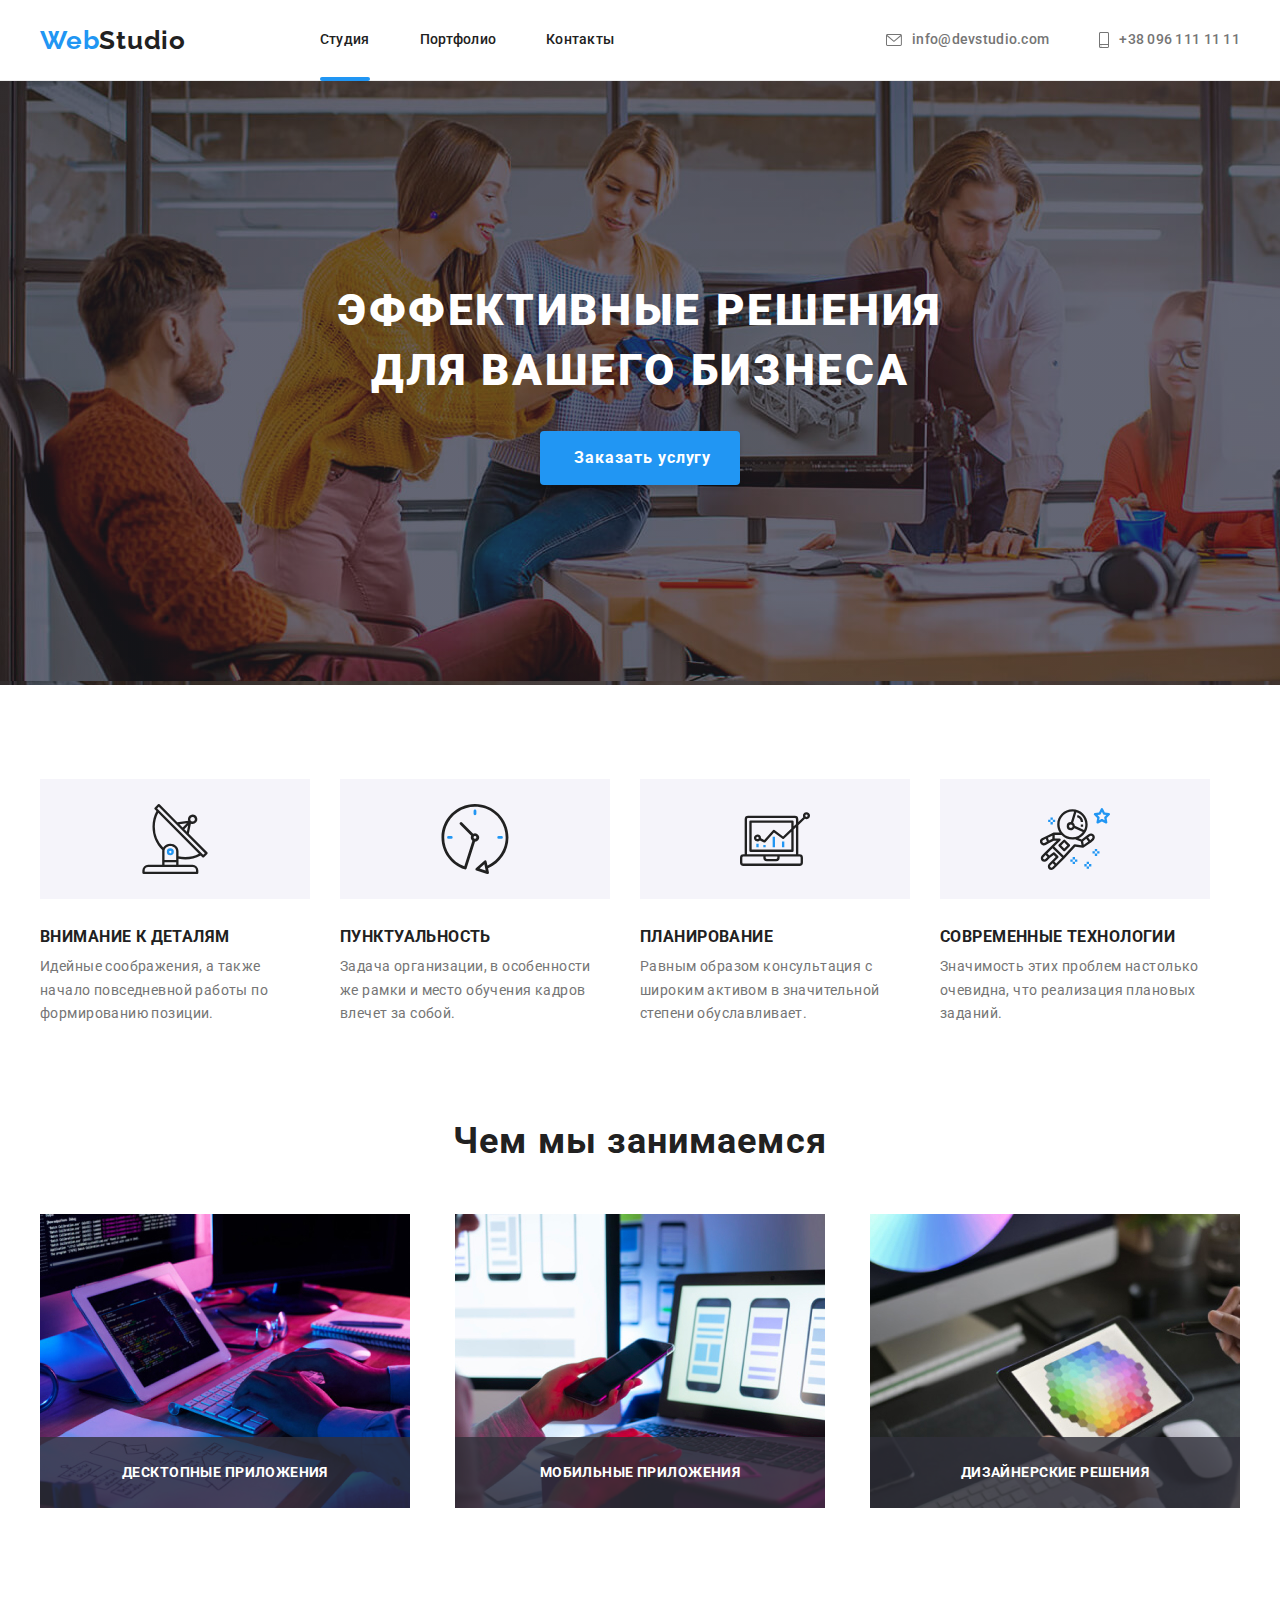
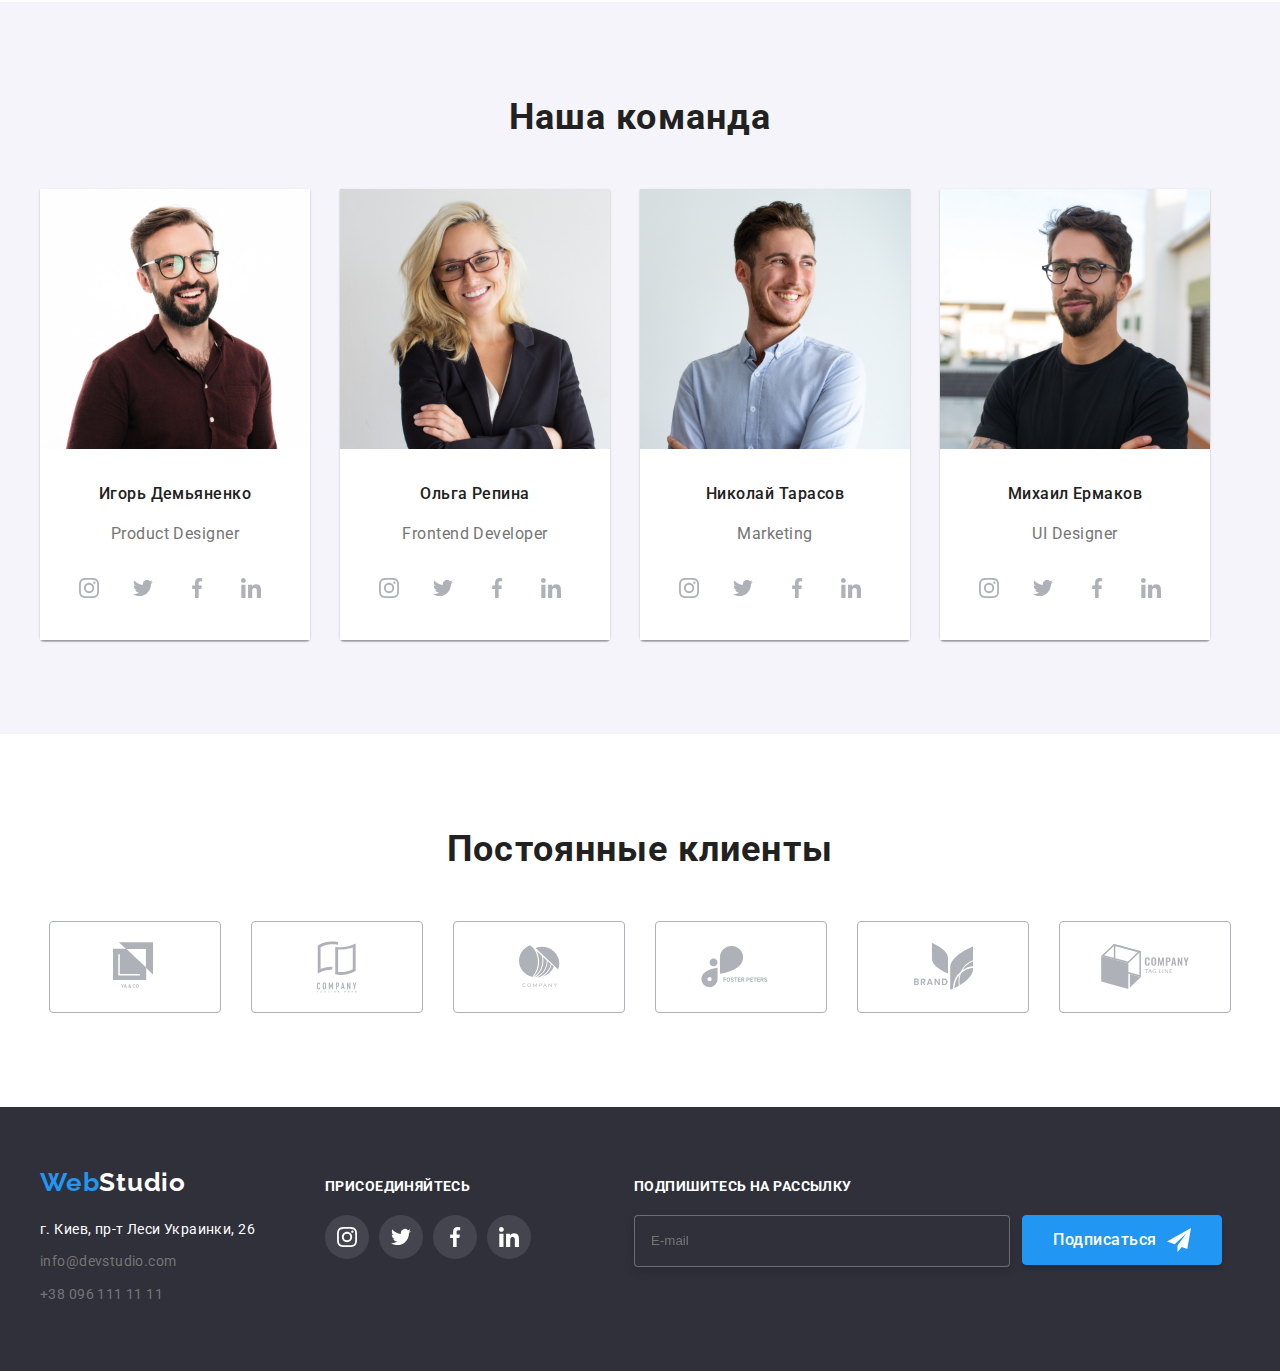
==== commit ea9c4ad1: "Додав normalize в css" ====
--- a/index.html
+++ b/index.html
@@ -6,30 +6,30 @@
     <title>Главная</title>
     <link rel="preconnect" href="https://fonts.gstatic.com">
 <link href="https://fonts.googleapis.com/css2?family=Raleway:wght@400;700&family=Roboto:wght@400;500;700;900&display=swap" rel="stylesheet">
-    <link
+    <!-- <link
     rel="stylesheet"
     href="https://cdnjs.cloudflare.com/ajax/libs/modern-normalize/1.0.0/modern-normalize.min.css"
-    />
-    <link rel="stylesheet" href="css/style.css">
+    /> -->
+    <link rel="stylesheet" href="css/main.min.css">
 </head>
 <body>
     <header class="header">
         <div class="container container-header">
-            <a href="index.html" class="logo logo-web no-dots">Web<span class="logo-studio">Studio</span></a>
+            <a href="index.html" class="logo logo--blue no-dots">Web<span class="logo--black">Studio</span></a>
             <nav class="nav">
                 <ul class="nav-list no-dots">
-                    <li class="nav-list__item"><a class="nav-list__link current" href="index.html">Студия</a></li>
-                    <li class="nav-list__item"><a class="nav-list__link" href="portfolio.html">Портфолио</a></li>
-                    <li class="nav-list__item"><a class="nav-list__link" href="contact">Контакты</a></li>
+                    <li class="nav-list__item"><a class="nav-list__link nav-list__link--aim nav-list__link--current" href="index.html">Студия</a></li>
+                    <li class="nav-list__item"><a class="nav-list__link nav-list__link--aim" href="portfolio.html">Портфолио</a></li>
+                    <li class="nav-list__item"><a class="nav-list__link nav-list__link--aim" href="contact">Контакты</a></li>
                 </ul>
             </nav>
             <div class="thumb">
                 <ul class="contact">
                     <li class="contact__link no-dots">
-                        <a class="contact__item" href="mailto:info@devstudio.com">
+                        <a class="contact__item contact__item--aim" href="mailto:info@devstudio.com">
                             <svg class="contact__img" width="16" height="12"><use href="./img/icons.svg#icon-envelope-1"></use></svg>info@devstudio.com</a></li>
                     <li class="contact__link no-dots">
-                        <a class="contact__item" href="tel:+380961111111">
+                        <a class="contact__item contact__item--aim" href="tel:+380961111111">
                             <svg class="contact__img" width="10" height="16"><use href="./img/icons.svg#icon-smartphone-2"></use></svg>+38 096 111 11 11</a></li>
                 </ul>
             </div>
@@ -115,28 +115,28 @@
                             <p class="card__text">Product Designer</p>
                                 <ul class="socials">
                                     <li class="social__item">
-                                        <a class="social__link" href="https://instagram.com/">
+                                        <a class="social__link social__link--aim" href="https://instagram.com/">
                                             <svg class="social__img" width="20" height="20">
                                                 <use href="./img/icons.svg#icon-instagram-1"></use>
                                             </svg>
                                         </a>
                                     </li>
                                     <li class="social__item">
-                                        <a class="social__link" href="https://twitter.com/">
+                                        <a class="social__link social__link--aim" href="https://twitter.com/">
                                             <svg class="social__img" width="20" height="20">
                                                 <use href="./img/icons.svg#icon-twitter-1"></use>
                                             </svg>
                                         </a>
                                     </li>
                                     <li class="social__item">
-                                        <a class="social__link" href="https://facebook.com/">
+                                        <a class="social__link social__link--aim" href="https://facebook.com/">
                                             <svg class="social__img" width="20" height="20">
                                                 <use href="./img/icons.svg#icon-facebook-1"></use>
                                             </svg>
                                         </a>
                                     </li>
                                     <li class="social__item">
-                                        <a class="social__link" href="https://linkedin.com/">
+                                        <a class="social__link social__link--aim" href="https://linkedin.com/">
                                             <svg class="social__img" width="20" height="20">
                                                 <use href="./img/icons.svg#icon-linkedin-1"></use>
                                             </svg>
@@ -152,28 +152,28 @@
                             <p  class="card__text">Frontend Developer</p>
                                 <ul class="socials">
                                     <li class="social__item">
-                                        <a class="social__link" href="https://instagram.com/">
+                                        <a class="social__link social__link--aim" href="https://instagram.com/">
                                             <svg class="social__img" width="20" height="20">
                                             <use href="./img/icons.svg#icon-instagram-1"></use>
                                             </svg>
                                         </a>
                                     </li>
                                     <li class="social__item">
-                                        <a class="social__link" href="https://twitter.com/">
+                                        <a class="social__link social__link--aim" href="https://twitter.com/">
                                             <svg class="social__img" width="20" height="20">
                                                 <use href="./img/icons.svg#icon-twitter-1"></use>
                                             </svg>
                                         </a>
                                     </li>
                                     <li class="social__item">
-                                        <a class="social__link" href="https://facebook.com/">
+                                        <a class="social__link social__link--aim" href="https://facebook.com/">
                                             <svg class="social__img" width="20" height="20">
                                                 <use href="./img/icons.svg#icon-facebook-1"></use>
                                             </svg>
                                         </a>
                                     </li>
                                     <li class="social__item">
-                                        <a class="social__link" href="https://linkedin.com/">
+                                        <a class="social__link social__link--aim" href="https://linkedin.com/">
                                             <svg class="social__img" width="20" height="20">
                                                 <use href="./img/icons.svg#icon-linkedin-1"></use>
                                             </svg>
@@ -189,28 +189,28 @@
                             <p  class="card__text">Marketing</p>
                                 <ul class="socials">
                                     <li class="social__item">
-                                        <a class="social__link" href="https://instagram.com/">
+                                        <a class="social__link social__link--aim" href="https://instagram.com/">
                                             <svg class="social__img" width="20" height="20">
                                             <use href="./img/icons.svg#icon-instagram-1"></use>
                                             </svg>
                                         </a>
                                     </li>
                                     <li class="social__item">
-                                        <a class="social__link" href="https://twitter.com/">
+                                        <a class="social__link social__link--aim" href="https://twitter.com/">
                                             <svg class="social__img" width="20" height="20">
                                             <use href="./img/icons.svg#icon-twitter-1"></use>
                                             </svg>
                                         </a>
                                     </li>
                                     <li class="social__item">
-                                        <a class="social__link" href="https://facebook.com/">
+                                        <a class="social__link social__link--aim" href="https://facebook.com/">
                                             <svg class="social__img" width="20" height="20">
                                             <use href="./img/icons.svg#icon-facebook-1"></use>
                                             </svg>
                                         </a>
                                     </li>
                                     <li class="social__item">
-                                        <a class="social__link" href="https://linkedin.com/">
+                                        <a class="social__link social__link--aim" href="https://linkedin.com/">
                                             <svg class="social__img" width="20" height="20">
                                             <use href="./img/icons.svg#icon-linkedin-1"></use>
                                             </svg>
@@ -226,28 +226,28 @@
                             <p  class="card__text">UI Designer</p>
                                 <ul class="socials">
                                     <li class="social__item">
-                                        <a class="social__link" href="https://instagram.com/">
+                                        <a class="social__link social__link--aim" href="https://instagram.com/">
                                             <svg class="social__img" width="20" height="20">
                                             <use href="./img/icons.svg#icon-instagram-1"></use>
                                             </svg>
                                         </a>
                                     </li>
                                     <li class="social__item">
-                                        <a class="social__link" href="https://twitter.com/">
+                                        <a class="social__link social__link--aim" href="https://twitter.com/">
                                             <svg class="social__img" width="20" height="20">
                                                 <use href="./img/icons.svg#icon-twitter-1"></use>
                                             </svg>
                                         </a>
                                     </li>
                                     <li class="social__item">
-                                        <a class="social__link" href="https://facebook.com/">
+                                        <a class="social__link social__link--aim" href="https://facebook.com/">
                                             <svg class="social__img" width="20" height="20">
                                             <use href="./img/icons.svg#icon-facebook-1"></use>
                                             </svg>
                                         </a>
                                     </li>
                                     <li class="social__item">
-                                        <a class="social__link" href="https://linkedin.com/">
+                                        <a class="social__link social__link--aim" href="https://linkedin.com/">
                                             <svg class="social__img" width="20" height="20">
                                                 <use href="./img/icons.svg#icon-linkedin-1"></use>
                                             </svg>
@@ -264,43 +264,43 @@
             <div class="container">
                 <h2 class="customers__title">Постоянные клиенты</h2>
                 <ul class="customers__list no-dots">
-                    <li class="customers__item">
-                        <a href="#" class="customers__link">
+                    <li class="customers__item customers__item--aim">
+                        <a href="#" class="customers__link customers__link--aim">
                             <svg class="customers__img" width="44.27" height="49.23">
                                 <use href="./img/icons.svg#icon-logo-1"></use>
                             </svg>
                         </a>   
                     </li>
-                    <li class="customers__item">
-                        <a href="#" class="customers__link">
+                    <li class="customers__item customers__item--aim">
+                        <a href="#" class="customers__link customers__link--aim">
                             <svg class="customers__img" width="40" height="52">
                                 <use href="./img/icons.svg#icon-logo-2"></use>
                             </svg>
                         </a>
                     </li>
-                    <li class="customers__item">
-                        <a href="#" class="customers__link">
+                    <li class="customers__item customers__item--aim">
+                        <a href="#" class="customers__link customers__link--aim">
                             <svg class="customers__img" width="41" height="42.6">
                                 <use href="./img/icons.svg#icon-logo-3"></use>
                             </svg>
                         </a> 
                     </li>
-                    <li class="customers__item">
-                        <a href="#" class="customers__link">
+                    <li class="customers__item customers__item--aim">
+                        <a href="#" class="customers__link customers__link--aim">
                             <svg class="customers__img" width="79.66" height="42.02">
                                 <use href="./img/icons.svg#icon-logo-4"></use>
                             </svg>
                         </a>
                     </li>
-                    <li class="customers__item">
-                        <a href="#" class="customers__link">
+                    <li class="customers__item customers__item--aim">
+                        <a href="#" class="customers__link customers__link--aim">
                             <svg class="customers__img" width="59" height="47">
                                 <use href="./img/icons.svg#icon-logo-5"></use>
                             </svg>
                         </a>
                     </li>
-                    <li class="customers__item">
-                        <a href="#" class="customers__link">
+                    <li class="customers__item customers__item--aim">
+                        <a href="#" class="customers__link customers__link--aim">
                         <svg class="customers__img" width="88.48" height="45.44">
                             <use href="./img/icons.svg#icon-logo-6"></use>
                         </svg>
@@ -311,7 +311,7 @@
         </section>
         <div class="backdrop is-hidden" data-modal>
             <div class="modal">
-                <button class="modal__button" type="submit" data-modal-close>
+                <button class="modal__button modal__button--fill" type="submit" data-modal-close>
                     <svg class="modal__x" width="11" height="11">
                         <use href="./img/icons.svg#icon-close-1"></use>
                     </svg>
@@ -320,32 +320,32 @@
                 <form class="modal__forms">
                     <div class="form-name">
                         <label class="form-name__label" for="name">Имя</label>
-                        <input class="form-name__input" type="text" name="name" id="name">
+                        <input class="form-name__input form-name__input--target" type="text" name="name" id="name">
                         <svg class="form-name__img" width="18" height="18">
                             <use href="./img/icons.svg#icon-person-1"></use>
                         </svg>
                     </div>
                     <div class="form-tel">
                         <label class="form-tel__label" for="tel">Телефон</label>
-                        <input class="form-tel__input" type="text" name="tel" id="tel">
+                        <input class="form-tel__input form-tel__input--target" type="text" name="tel" id="tel">
                         <svg class="form-tel__img" width="18" height="18">
                             <use href="./img/icons.svg#icon-phone-1"></use>
                         </svg>
                     </div>
                     <div class="form-mail">
                         <label class="form-mail__label" for="email">Почта</label>
-                        <input class="form-mail__input" type="mail" name="email" id="email">
+                        <input class="form-mail__input form-mail__input--target" type="mail" name="email" id="email">
                         <svg class="form-mail__img" width="18" height="18">
                             <use href="./img/icons.svg#icon-email-1"></use>
                         </svg>
                     </div>
                     <div class="form-textarea">
                         <label  class="form-textarea__label" for="comment">Комментарий</label>
-                        <textarea class="form-textarea__ta" name="Комментарий" placeholder="Введите текст" id="comment"></textarea>
+                        <textarea class="form-textarea__ta form-textarea__ta--target" name="Комментарий" placeholder="Введите текст" id="comment"></textarea>
                     </div>
                     <div class="form-checkbox">
                         <label class="form-checkbox__label">
-                            <input  class="form-checkbox__input"
+                            <input  class="form-checkbox__input form-checkbox__input--custom-check"
                                 type="checkbox"
                                 name="agreement"
                                 value=" ">
@@ -369,40 +369,40 @@
             <div class="all-footer">
                 <div class="thumb">
                     <div class="logo-footer">
-                        <a class="logo-footer__web no-dots" href="index.html">Web<span class="logo-footer__studio">Studio</span></a>
+                        <a class="logo logo--blue no-dots" href="index.html">Web<span class="logo logo--white">Studio</span></a>
                     </div>
                     <address class="address">
                         <p class="address__text">г. Киев, пр-т Леси Украинки, 26</p>
-                        <a class="address__item no-dots" href="mailto:info@devstudio.com">info@devstudio.com</a>
-                        <a class="address__item no-dots" href="tel:+380961111111">+38 096 111 11 11</a>
+                        <a class="address__item address__item--aim no-dots" href="mailto:info@devstudio.com">info@devstudio.com</a>
+                        <a class="address__item address__item--aim no-dots" href="tel:+380961111111">+38 096 111 11 11</a>
                     </address>
                 </div>
                 <div class="footer-social">
                     <h3 class="footer-social__title">Присоединяйтесь</h3>
                     <ul class="footer-social__list">
                         <li class="footer-social__item">
-                            <a class="footer-social__link" href="https://instagram.com/">
+                            <a class="footer-social__link footer-social__link--aim" href="https://instagram.com/">
                                 <svg class="footer-social__img" width="20" height="20">
                                     <use href="./img/icons.svg#icon-instagram-1"></use>
                                 </svg>
                             </a>
                         </li>
                         <li class="footer-social__item">
-                            <a class="footer-social__link" href="https://twitter.com/">
+                            <a class="footer-social__link footer-social__link--aim" href="https://twitter.com/">
                                 <svg class="footer-social__img" width="20" height="20">
                                     <use href="./img/icons.svg#icon-twitter-1"></use>
                                 </svg>
                             </a>
                         </li>
                         <li class="footer-social__item">
-                            <a class="footer-social__link" href="https://facebook.com/">
+                            <a class="footer-social__link footer-social__link--aim" href="https://facebook.com/">
                                 <svg class="footer-social__img" width="20" height="20">
                                     <use href="./img/icons.svg#icon-facebook-1"></use>
                                 </svg>
                             </a>
                         </li>
                         <li class="footer-social__item">
-                            <a class="footer-social__link" href="https://linkedin.com/">
+                            <a class="footer-social__link footer-social__link--aim" href="https://linkedin.com/">
                                 <svg class="footer-social__img" width="20" height="20">
                                     <use href="./img/icons.svg#icon-linkedin-1"></use>
                                 </svg>
--- a/css/main.min.css
+++ b/css/main.min.css
@@ -0,0 +1,2 @@
+:root{--second-text: rgba(255, 255, 255, 1);--main-text: rgba(33, 33, 33, 1);--hover-text: rgba(33, 150, 243, 1);--link-text: rgba(117, 117, 117, 1);--address-text-op60: rgba(255, 255, 255, 0.6);--section: rgba(47, 48, 58, 1);--section-team: rgba(245, 244, 250, 1);--social-networks: rgba(175, 177, 184, 1)}html,body{max-width:1600px;margin:auto}h1,h2,h3,p{margin:0}img{display:block;max-width:100%}.no-dots{list-style:none;text-decoration:none}.container{width:1200px;padding:0 15px;margin:0 auto}.header{background-color:var(--second-text);border-bottom:1px solid #ececec}.container-header{min-height:80px;display:-webkit-box;display:-ms-flexbox;display:flex;-webkit-box-pack:justify;-ms-flex-pack:justify;justify-content:space-between;-webkit-box-align:center;-ms-flex-align:center;align-items:center}.logo{font-family:Raleway, sans-serif;font-style:normal;font-weight:bold;font-size:26px;line-height:1.19;letter-spacing:0.03em}.logo--blue{color:var(--hover-text)}.logo--black{color:var(--main-text)}.nav-list{font-family:Roboto, sans-serif;font-style:normal;font-weight:500;font-size:14px;line-height:1.14;letter-spacing:0.02em;margin:0px;margin-left:93px;padding:0px;display:-webkit-box;display:-ms-flexbox;display:flex}.nav-list__link--current{color:var(--hover-text);position:relative}.nav-list__link--current::after{position:absolute;display:block;content:" ";left:0;bottom:-1px;width:100%;height:4px;background-color:var(--hover-text);border-radius:2px;opacity:0}.nav-list__link--current::after{opacity:1;-webkit-transition:opacity 250ms cubic-bezier(0.4, 0, 0.2, 1);transition:opacity 250ms cubic-bezier(0.4, 0, 0.2, 1)}.nav-list__item:last-child{margin-right:181px}.nav-list__link:first-child{margin-left:0px}.nav-list__link{display:block;text-decoration:none;padding:32px 0px 32px 0px;margin:0px 50px 0px 50px;color:var(--main-text)}.nav-list__link--aim:hover,.nav-list__link--aim:focus{color:var(--hover-text);-webkit-transition:color 250ms cubic-bezier(0.4, 0, 0.2, 1);transition:color 250ms cubic-bezier(0.4, 0, 0.2, 1)}.contact{font-family:Roboto, sans-serif;font-style:normal;font-weight:500;font-size:14px;line-height:1.14;letter-spacing:0.02em;margin:0px;padding:0px;display:-webkit-box;display:-ms-flexbox;display:flex}.contact__link:first-child{padding-right:50px}.contact__item{list-style:none;text-decoration:none;color:var(--link-text)}.contact__item--aim:hover,.contact__item--aim:focus{color:var(--hover-text);-webkit-transition:color 250ms cubic-bezier(0.4, 0, 0.2, 1);transition:color 250ms cubic-bezier(0.4, 0, 0.2, 1)}.contact__img{display:inline-block;margin-right:10px;vertical-align:middle;fill:#757575}.contact__item--aim:hover .contact__img{fill:var(--hover-text);-webkit-transition:fill 250ms cubic-bezier(0.4, 0, 0.2, 1);transition:fill 250ms cubic-bezier(0.4, 0, 0.2, 1)}.hero{background-color:var(--section);background-image:-webkit-gradient(linear, left top, left bottom, from(rgba(47,48,58,0.4)), to(rgba(47,48,58,0.4))),url(../img/hero-img.jpg);background-image:linear-gradient(rgba(47,48,58,0.4), rgba(47,48,58,0.4)),url(../img/hero-img.jpg);max-width:1600px}.hero-section{display:block;padding-bottom:200px}.hero-section__title{font-family:Roboto, sans-serif;font-style:normal;font-weight:900;font-size:44px;line-height:1.36;text-align:center;letter-spacing:0.06em;text-transform:uppercase;color:var(--second-text);display:inline-block;padding-top:200px;padding-bottom:30px;padding-left:272px;padding-right:272px}.hero-section__button{font-family:Roboto, sans-serif;font-style:normal;font-weight:bold;font-size:16px;line-height:1.87;-webkit-box-align:center;-ms-flex-align:center;align-items:center;text-align:center;letter-spacing:0.06em;display:block;white-space:nowrap;margin-left:auto;margin-right:auto;background-color:var(--hover-text);color:var(--second-text);padding:10px 32px 10px 32px;max-width:200px;-webkit-box-shadow:0px 4px 4px rgba(0,0,0,0.15);box-shadow:0px 4px 4px rgba(0,0,0,0.15);border:2px solid var(--hover-text);border-radius:4px;cursor:pointer}.features__title{display:none}.features__list{margin:0px;padding-top:94px;padding-bottom:94px;padding-left:0px;display:-webkit-box;display:-ms-flexbox;display:flex}.features__item{font-family:Roboto, sans-serif;font-style:normal;font-weight:bold;font-size:14px;line-height:16px;letter-spacing:0.03em;text-transform:uppercase;color:var(--main-text);width:270px}.features__item:nth-last-child(n+1){margin-left:30px}.features__item:first-child{margin-left:0px}.features__icon{margin-bottom:30px;width:270px;height:120px;display:-webkit-box;display:-ms-flexbox;display:flex;-webkit-box-align:center;-ms-flex-align:center;align-items:center;-webkit-box-pack:center;-ms-flex-pack:center;justify-content:center;background-color:#f5f4fa}.features__subtitle{padding-bottom:10px}.features__text{font-family:Roboto, sans-serif;font-style:normal;font-weight:normal;font-size:14px;line-height:1.71;letter-spacing:0.03em;text-transform:none;color:var(--link-text);display:inline}.doing__title{font-family:Roboto, sans-serif;font-style:normal;font-weight:bold;font-size:36px;line-height:1.2;text-align:center;letter-spacing:0.03em;color:var(--main-text);padding-bottom:50px}.doing__list{margin-top:0px;margin-bottom:0px;padding-bottom:94px;padding-left:0px;display:-webkit-box;display:-ms-flexbox;display:flex;-webkit-box-pack:justify;-ms-flex-pack:justify;justify-content:space-between}.doing__img{position:relative}.doing__img:nth-last-child(n+1){margin-left:30px}.doing__img:first-child{margin-left:0px}.doing__text{font-family:Roboto, sans-serif;font-weight:700;font-size:14px;line-height:1.2;text-align:center;letter-spacing:0.03em;text-transform:uppercase;color:var(--second-text);display:-webkit-box;display:-ms-flexbox;display:flex;-webkit-box-pack:center;-ms-flex-pack:center;justify-content:center;-webkit-box-align:center;-ms-flex-align:center;align-items:center;padding-top:27px;padding-bottom:27px;background-color:rgba(47,48,58,0.8);position:absolute;right:0;bottom:0;left:0}.team{background-color:var(--section-team)}.team__title{font-family:Roboto, sans-serif;font-style:normal;font-weight:bold;font-size:36px;line-height:1.2;text-align:center;letter-spacing:0.03em;color:var(--main-text);padding-top:94px;padding-bottom:50px}.card__list{margin-top:0px;margin-bottom:0px;padding-left:0px;padding:0px 0px 94px 0px;display:-webkit-box;display:-ms-flexbox;display:flex;-webkit-box-orient:horizontal;-webkit-box-direction:normal;-ms-flex-direction:row;flex-direction:row}.card__item{display:-webkit-box;display:-ms-flexbox;display:flex;-webkit-box-orient:vertical;-webkit-box-direction:normal;-ms-flex-direction:column;flex-direction:column;-webkit-box-shadow:0px 1px 3px rgba(0,0,0,0.12),0px 1px 1px rgba(0,0,0,0.14),0px 2px 1px rgba(0,0,0,0.2);box-shadow:0px 1px 3px rgba(0,0,0,0.12),0px 1px 1px rgba(0,0,0,0.14),0px 2px 1px rgba(0,0,0,0.2);border-radius:0px 0px 4px 4px}.card__item:nth-last-child(n+1){margin-left:30px}.card__item:first-child{margin-left:0px}.card__img{display:-webkit-box;display:-ms-flexbox;display:flex;-webkit-box-align:start;-ms-flex-align:start;align-items:flex-start;padding-bottom:30px}.card__content,.card__img{background-color:#fff}.card__name{font-family:Roboto, sans-serif;font-style:normal;font-weight:500;font-size:16px;line-height:1.9;text-align:center;letter-spacing:0.03em;color:var(--main-text);padding-bottom:10px}.card__text{font-family:Roboto, sans-serif;font-style:normal;font-weight:normal;font-size:16px;line-height:1.9;text-align:center;letter-spacing:0.03em;color:var(--link-text);padding-bottom:16px}.socials{list-style:none;display:-webkit-box;display:-ms-flexbox;display:flex;-webkit-box-pack:center;-ms-flex-pack:center;justify-content:center;-webkit-box-align:center;-ms-flex-align:center;align-items:center;padding:0px;padding-bottom:30px}.social__item:nth-last-child(n+1){margin-right:10px}.social__link{display:-webkit-box;display:-ms-flexbox;display:flex;-webkit-box-pack:center;-ms-flex-pack:center;justify-content:center;-webkit-box-align:center;-ms-flex-align:center;align-items:center;width:44px;height:44px;border-radius:50%;background-color:#fff;fill:var(--social-networks)}.social__link--aim:hover{fill:#fff;background-color:var(--hover-text);-webkit-transition:fill 250ms cubic-bezier(0.4, 0, 0.2, 1),background-color 250ms cubic-bezier(0.4, 0, 0.2, 1);transition:fill 250ms cubic-bezier(0.4, 0, 0.2, 1),background-color 250ms cubic-bezier(0.4, 0, 0.2, 1)}.customers__title{font-family:Roboto, sans-serif;font-style:normal;font-weight:bold;font-size:36px;line-height:1.2;text-align:center;letter-spacing:0.03em;color:var(--main-text);padding-top:94px;padding-bottom:50px}.customers__list{display:-webkit-box;display:-ms-flexbox;display:flex;margin:0px;padding-left:0px;padding-bottom:94px;-webkit-box-pack:center;-ms-flex-pack:center;justify-content:center;-webkit-box-align:center;-ms-flex-align:center;align-items:center}.customers__item{display:-webkit-box;display:-ms-flexbox;display:flex;-webkit-box-align:center;-ms-flex-align:center;align-items:center;-webkit-box-pack:center;-ms-flex-pack:center;justify-content:center;width:170px;height:90px;border:1px solid var(--social-networks);border-radius:4px;margin-left:30px}.customers__item:first-child{margin-left:0px}.customers__item--aim:hover{border:1px solid var(--hover-text);border-radius:4px;-webkit-transition:border 250ms cubic-bezier(0.4, 0, 0.2, 1);transition:border 250ms cubic-bezier(0.4, 0, 0.2, 1)}.customers__link{display:-webkit-box;display:-ms-flexbox;display:flex;-webkit-box-align:center;-ms-flex-align:center;align-items:center;-webkit-box-pack:center;-ms-flex-pack:center;justify-content:center;width:100%;height:100%;fill:var(--social-networks)}.customers__link--aim:hover{fill:var(--hover-text);-webkit-transition:fill 250ms cubic-bezier(0.4, 0, 0.2, 1);transition:fill 250ms cubic-bezier(0.4, 0, 0.2, 1)}.footer{background-color:var(--section)}.all-footer{display:-webkit-box;display:-ms-flexbox;display:flex}.logo--white{color:var(--second-text)}.logo-footer{padding-top:60px;padding-bottom:20px}.address{font-family:Roboto, sans-serif;font-style:normal;font-weight:normal;font-size:14px;line-height:1.7;letter-spacing:0.03em;display:-webkit-box;display:-ms-flexbox;display:flex;-webkit-box-orient:vertical;-webkit-box-direction:normal;-ms-flex-direction:column;flex-direction:column}.address__text{padding-bottom:9px}.address__text{color:var(--second-text)}.address__item:last-child{display:inline;margin-top:9px;margin-bottom:60px}.address__item{color:var(--link-text)}.address__item--aim:hover,.address__item--aim:focus{color:var(--hover-text);-webkit-transition:color 250ms cubic-bezier(0.4, 0, 0.2, 1);transition:color 250ms cubic-bezier(0.4, 0, 0.2, 1)}.footer-social{-webkit-box-pack:center;-ms-flex-pack:center;justify-content:center;-webkit-box-align:center;-ms-flex-align:center;align-items:center;margin-top:72px;margin-bottom:100px;margin-left:70px}.footer-social__title{font-family:Roboto, sans-serif;font-style:normal;font-weight:bold;font-size:14px;line-height:1.14;letter-spacing:0.03em;text-transform:uppercase;color:var(--second-text);padding-bottom:20px}.footer-social__list{list-style:none;display:-webkit-box;display:-ms-flexbox;display:flex;margin:0px;padding-bottom:0px;-webkit-box-pack:center;-ms-flex-pack:center;justify-content:center;-webkit-box-align:center;-ms-flex-align:center;align-items:center;padding:0px}.footer-social__item:nth-last-child(n+1){margin-right:10px}.footer-social__link{display:-webkit-box;display:-ms-flexbox;display:flex;-webkit-box-pack:center;-ms-flex-pack:center;justify-content:center;-webkit-box-align:center;-ms-flex-align:center;align-items:center;width:44px;height:44px;border-radius:50%;background-color:rgba(255,255,255,0.1);fill:var(--second-text)}.footer-social__link--aim:hover{fill:#fff;background-color:var(--hover-text);-webkit-transition:fill 250ms cubic-bezier(0.4, 0, 0.2, 1),background-color 250ms cubic-bezier(0.4, 0, 0.2, 1);transition:fill 250ms cubic-bezier(0.4, 0, 0.2, 1),background-color 250ms cubic-bezier(0.4, 0, 0.2, 1)}.newsletter{display:-webkit-box;display:-ms-flexbox;display:flex;-webkit-box-align:center;-ms-flex-align:center;align-items:center;-webkit-box-pack:center;-ms-flex-pack:center;justify-content:center;margin-left:93px;margin-bottom:94px;margin-top:72px}.newsletter__form{display:-webkit-box;display:-ms-flexbox;display:flex;-webkit-box-orient:vertical;-webkit-box-direction:normal;-ms-flex-direction:column;flex-direction:column}.newsletter__title{font-family:Roboto, sans-serif;font-style:normal;font-weight:bold;font-size:14px;line-height:1.14;letter-spacing:0.03em;text-transform:uppercase;color:var(--second-text);padding-bottom:20px}.newsletter__items{display:-webkit-box;display:-ms-flexbox;display:flex;padding-bottom:10px}.newsletter__input{padding:0px;width:358px;height:50px;padding-left:16px;background-color:var(--section);border:1px solid rgba(255,255,255,0.3);-webkit-filter:drop-shadow(0px 4px 4px rgba(0,0,0,0.15));filter:drop-shadow(0px 4px 4px rgba(0,0,0,0.15));border-radius:4px}.newsletter__button{font-family:Roboto, sans-serif;font-style:normal;font-weight:500;font-size:16px;line-height:1.6;text-align:center;letter-spacing:0.03em;border:solid 1px var(--hover-text);padding:6px 22px 6px 22px;border-radius:4px;cursor:pointer;display:-webkit-box;display:-ms-flexbox;display:flex;-webkit-box-align:center;-ms-flex-align:center;align-items:center;-webkit-box-pack:center;-ms-flex-pack:center;justify-content:center;margin-left:12px;padding-top:10px;padding-bottom:10px;color:var(--second-text);background-color:var(--hover-text);width:200px;height:50px;-webkit-box-shadow:0px 4px 4px rgba(0,0,0,0.15);box-shadow:0px 4px 4px rgba(0,0,0,0.15)}.newsletter__img{margin-left:10px}.container{width:1200px;padding:0 15px;margin:0 auto}.portfolio{background-color:var(--second-text)}.portfolio__title{display:none}.button{font-family:Roboto, sans-serif;font-style:normal;font-weight:500;font-size:16px;line-height:1.6;text-align:center;letter-spacing:0.03em;border:none;background-color:var(--section-team);color:var(--main-text);outline:none;padding:6px 22px 6px 22px;border-radius:4px;cursor:pointer}.button--hue:hover,.button--hue:focus{background-color:var(--hover-text);color:var(--second-text);-webkit-box-shadow:0px 3px 1px rgba(0,0,0,0.1),0px 1px 2px rgba(0,0,0,0.08),0px 2px 2px rgba(0,0,0,0.12);box-shadow:0px 3px 1px rgba(0,0,0,0.1),0px 1px 2px rgba(0,0,0,0.08),0px 2px 2px rgba(0,0,0,0.12);border-radius:4px;-webkit-transition:background-color 250ms cubic-bezier(0.4, 0, 0.2, 1),color 250ms cubic-bezier(0.4, 0, 0.2, 1),-webkit-box-shadow 250ms cubic-bezier(0.4, 0, 0.2, 1);transition:background-color 250ms cubic-bezier(0.4, 0, 0.2, 1),color 250ms cubic-bezier(0.4, 0, 0.2, 1),-webkit-box-shadow 250ms cubic-bezier(0.4, 0, 0.2, 1);transition:background-color 250ms cubic-bezier(0.4, 0, 0.2, 1),color 250ms cubic-bezier(0.4, 0, 0.2, 1),box-shadow 250ms cubic-bezier(0.4, 0, 0.2, 1);transition:background-color 250ms cubic-bezier(0.4, 0, 0.2, 1),color 250ms cubic-bezier(0.4, 0, 0.2, 1),box-shadow 250ms cubic-bezier(0.4, 0, 0.2, 1),-webkit-box-shadow 250ms cubic-bezier(0.4, 0, 0.2, 1)}.filter-list{margin:0px;padding-bottom:50px;padding-top:94px;padding-left:0px;display:-webkit-box;display:-ms-flexbox;display:flex;-webkit-box-pack:center;-ms-flex-pack:center;justify-content:center}.filter-list:nth-last-child(n+1){margin:0px -8px}.filter-list__item{margin-left:8px}.filter-list__item:first-child{margin-left:0px}.project__title{display:none}.project__name{font-family:Roboto, sans-serif;font-style:normal;font-weight:bold;font-size:18px;line-height:2;letter-spacing:0.06em;color:var(--main-text)}.project__text{font-family:Roboto, sans-serif;font-style:normal;font-weight:normal;font-size:16px;line-height:1.9;letter-spacing:0.03em;color:var(--link-text);margin-top:4px}.project__list{margin:0px;padding:0px;display:-webkit-box;display:-ms-flexbox;display:flex;-ms-flex-wrap:wrap;flex-wrap:wrap;margin-top:-30px;margin-left:-30px;padding-bottom:94px}.project__item{-ms-flex-preferred-size:calc(100% / 3 - 30px);flex-basis:calc(100% / 3 - 30px);margin-top:30px;margin-left:30px;position:relative}.project__item--frame:hover{background:#FFFFFF;outline:1px solid #EEEEEE;-webkit-box-shadow:0px 1px 1px rgba(0,0,0,0.12),0px 4px 4px rgba(0,0,0,0.06),1px 4px 6px rgba(0,0,0,0.16);box-shadow:0px 1px 1px rgba(0,0,0,0.12),0px 4px 4px rgba(0,0,0,0.06),1px 4px 6px rgba(0,0,0,0.16);-webkit-transition:background 250ms cubic-bezier(0.4, 0, 0.2, 1),border 250ms cubic-bezier(0.4, 0, 0.2, 1),-webkit-box-shadow 250ms cubic-bezier(0.4, 0, 0.2, 1);transition:background 250ms cubic-bezier(0.4, 0, 0.2, 1),border 250ms cubic-bezier(0.4, 0, 0.2, 1),-webkit-box-shadow 250ms cubic-bezier(0.4, 0, 0.2, 1);transition:background 250ms cubic-bezier(0.4, 0, 0.2, 1),border 250ms cubic-bezier(0.4, 0, 0.2, 1),box-shadow 250ms cubic-bezier(0.4, 0, 0.2, 1);transition:background 250ms cubic-bezier(0.4, 0, 0.2, 1),border 250ms cubic-bezier(0.4, 0, 0.2, 1),box-shadow 250ms cubic-bezier(0.4, 0, 0.2, 1),-webkit-box-shadow 250ms cubic-bezier(0.4, 0, 0.2, 1)}.project__content{padding:20px 24px;border-right:1px solid #eee;border-bottom:1px solid #eee;border-left:1px solid #eee}.project__thumb{position:relative;cursor:pointer}.project-hover{position:absolute;top:0%;left:0%;right:0%;overflow:hidden;width:100%;height:294px}.project-hover__text{font-family:Roboto, sans-serif;font-style:normal;font-weight:400;font-size:18px;line-height:1.55;letter-spacing:0.03em;text-align:left;color:var(--second-text);display:block;content:" ";padding:63px 24px;max-width:100%;height:294px;position:absolute;opacity:0;background-color:rgba(33,150,243,0.9);-webkit-transform:translateY(100%);transform:translateY(100%);-webkit-transition:-webkit-transform 250ms cubic-bezier(0.4, 0, 0.2, 1);transition:-webkit-transform 250ms cubic-bezier(0.4, 0, 0.2, 1);transition:transform 250ms cubic-bezier(0.4, 0, 0.2, 1);transition:transform 250ms cubic-bezier(0.4, 0, 0.2, 1), -webkit-transform 250ms cubic-bezier(0.4, 0, 0.2, 1)}.project-hover--text-flow:hover .project-hover__text{top:0;left:0;opacity:1;background-color:rgba(33,150,243,0.9);-webkit-transform:translateY(0);transform:translateY(0)}.project__thumb--text-flow:hover .project-hover__text{top:0;left:0;opacity:1;background-color:rgba(33,150,243,0.9);-webkit-transform:translateY(0);transform:translateY(0)}.backdrop{position:fixed;top:0;left:0;width:100%;height:100%;background-color:rgba(0,0,0,0.2);-webkit-transition:opacity 250ms cubic-bezier(0.4, 0, 0.2, 1);transition:opacity 250ms cubic-bezier(0.4, 0, 0.2, 1)}.backdrop.is-hidden{opacity:0;pointer-events:none}.modal{-webkit-transform:translate(-50%, -50%) scale(0.7);transform:translate(-50%, -50%) scale(0.7)}.modal{min-width:528px;min-height:581px;background-color:var(--second-text);position:absolute;top:50%;left:50%;-webkit-transform:translate(-50%, -50%) scale(0.7);transform:translate(-50%, -50%) scale(0.7);border-radius:4px}.modal__button{position:absolute;top:8px;right:8px;height:30px;width:30px;border:1px solid rgba(0,0,0,0.1);border-radius:50%;background-color:var(--white-text);cursor:pointer;outline:none;-webkit-transition:fill 250ms cubic-bezier(0.4, 0, 0.2, 1);transition:fill 250ms cubic-bezier(0.4, 0, 0.2, 1)}.modal__x{fill:#000;position:absolute;top:50%;left:50%;-webkit-transform:translate(-50%, -50%);transform:translate(-50%, -50%)}.modal__button--fill:hover .modal__x{fill:var(--hover-text)}.modal__title{font-family:Roboto, sans-serif;font-style:normal;font-weight:700;font-size:20px;line-height:1,15;text-align:center;letter-spacing:0.03em;color:var(--main-text);padding-top:40px;padding-bottom:12px}.modal__forms{display:-webkit-box;display:-ms-flexbox;display:flex;-webkit-box-orient:vertical;-webkit-box-direction:normal;-ms-flex-direction:column;flex-direction:column;padding-left:40px;padding-right:40px}.form-name{display:-webkit-box;display:-ms-flexbox;display:flex;-webkit-box-orient:vertical;-webkit-box-direction:normal;-ms-flex-direction:column;flex-direction:column;position:relative}.form-name__label{font-family:Roboto, sans-serif;font-style:normal;font-weight:normal;font-size:12px;line-height:1,2;letter-spacing:0.01em;color:var(--link-text);padding-bottom:4px}.form-name__input{width:100%;height:40px;padding-left:42px;border:1px solid rgba(33,33,33,0.2);border-radius:4px;outline:none}.form-name__input--target:focus{border:1px solid var(--hover-text);outline:none;-webkit-transition:border 250ms cubic-bezier(0.4, 0, 0.2, 1);transition:border 250ms cubic-bezier(0.4, 0, 0.2, 1)}.form-name__img{position:absolute;top:65%;left:15px;-webkit-transform:translateY(-50%);transform:translateY(-50%)}.form-name__input--target:focus ~ .form-name__img{fill:var(--hover-text);-webkit-transition:fill 250ms cubic-bezier(0.4, 0, 0.2, 1);transition:fill 250ms cubic-bezier(0.4, 0, 0.2, 1)}.form-tel{display:-webkit-box;display:-ms-flexbox;display:flex;-webkit-box-orient:vertical;-webkit-box-direction:normal;-ms-flex-direction:column;flex-direction:column;padding-top:10px;position:relative}.form-tel__label{font-family:Roboto, sans-serif;font-style:normal;font-weight:normal;font-size:12px;line-height:1,2;letter-spacing:0.01em;color:var(--link-text);padding-bottom:4px}.form-tel__input{width:100%;height:40px;padding-left:42px;border:1px solid rgba(33,33,33,0.2);border-radius:4px;outline:none}.form-tel__input--target:focus{border:1px solid var(--hover-text);outline:none;-webkit-transition:border 250ms cubic-bezier(0.4, 0, 0.2, 1);transition:border 250ms cubic-bezier(0.4, 0, 0.2, 1)}.form-tel__img{position:absolute;top:70%;left:15px;-webkit-transform:translateY(-50%);transform:translateY(-50%)}.form-tel__input--target:focus ~ .form-tel__img{fill:var(--hover-text);-webkit-transition:fill 250ms cubic-bezier(0.4, 0, 0.2, 1);transition:fill 250ms cubic-bezier(0.4, 0, 0.2, 1)}.form-mail{display:-webkit-box;display:-ms-flexbox;display:flex;-webkit-box-orient:vertical;-webkit-box-direction:normal;-ms-flex-direction:column;flex-direction:column;padding-top:10px;position:relative}.form-mail__label{font-family:Roboto, sans-serif;font-style:normal;font-weight:normal;font-size:12px;line-height:1,2;letter-spacing:0.01em;color:var(--link-text);padding-bottom:4px}.form-mail__input{width:100%;height:40px;padding-left:42px;border:1px solid rgba(33,33,33,0.2);border-radius:4px;outline:none}.form-mail__input--target:focus{border:1px solid var(--hover-text);outline:none;-webkit-transition:border 250ms cubic-bezier(0.4, 0, 0.2, 1);transition:border 250ms cubic-bezier(0.4, 0, 0.2, 1)}.form-mail__img{position:absolute;top:70%;left:15px;-webkit-transform:translateY(-50%);transform:translateY(-50%)}.form-mail__input--target:focus ~ .form-mail__img{fill:var(--hover-text);-webkit-transition:fill 250ms cubic-bezier(0.4, 0, 0.2, 1);transition:fill 250ms cubic-bezier(0.4, 0, 0.2, 1)}.form-textarea{display:-webkit-box;display:-ms-flexbox;display:flex;-webkit-box-orient:vertical;-webkit-box-direction:normal;-ms-flex-direction:column;flex-direction:column;padding-top:10px;position:relative}.form-textarea__label{font-family:Roboto, sans-serif;font-style:normal;font-weight:normal;font-size:12px;line-height:1,2;letter-spacing:0.01em;color:var(--link-text);padding-bottom:4px}.form-textarea__ta{width:100%;height:120px;padding:12px 16px;color:var(--main-text);border:1px solid rgba(33,33,33,0.2);border-radius:4px;outline:none;resize:none}.form-textarea__ta--target:focus{padding:12px 16px;border:1px solid var(--hover-text);outline:none;resize:none;-webkit-transition:border 250ms cubic-bezier(0.4, 0, 0.2, 1);transition:border 250ms cubic-bezier(0.4, 0, 0.2, 1)}.form-textarea__ta--target::-webkit-input-placeholder{color:rgba(117,117,117,0.5)}.form-checkbox{padding-top:20px;padding-left:12px;position:relative}.form-checkbox__label{display:inline;text-align:center;-webkit-box-pack:center;-ms-flex-pack:center;justify-content:center;-webkit-box-align:center;-ms-flex-align:center;align-items:center}.form-checkbox__input{display:inline-block;-webkit-appearance:none;width:16px;height:15px;border:2px solid var(--main-text);border-radius:2px;outline:none}.form-checkbox__img{display:none;position:absolute;width:16px;height:15px;left:12px;top:20px}.form-checkbox__input--custom-check:checked{border:2px solid var(--hover-text);border-radius:2px;background-origin:border-box}.form-checkbox__input--custom-check:checked+.form-checkbox__img{outline:none;display:inline-block;background-color:var(--hover-text);background-origin:border-box;border-radius:2px}.form-checkbox__text{font-family:Roboto, sans-serif;font-style:normal;font-weight:400;font-size:14px;line-height:1,71;letter-spacing:0.03em;color:#757575;margin-left:8px;vertical-align:top}.form-checkbox__link{font-family:Roboto, sans-serif;font-style:normal;font-weight:400;font-size:14px;line-height:1,71;letter-spacing:0.03em;color:var(--hover-text);vertical-align:top}.button-send{font-family:Roboto, sans-serif;font-style:normal;font-weight:500;font-size:16px;line-height:1.6;text-align:center;letter-spacing:0.03em;border:solid 1px var(--hover-text);border-radius:4px;cursor:pointer;display:-webkit-box;display:-ms-flexbox;display:flex;-webkit-box-align:center;-ms-flex-align:center;align-items:center;-webkit-box-pack:center;-ms-flex-pack:center;justify-content:center;margin-top:30px;margin-left:124px;padding-top:10px;padding-bottom:10px;color:var(--second-text);background-color:var(--hover-text);width:200px;height:50px;-webkit-box-shadow:0px 4px 4px rgba(0,0,0,0.15);box-shadow:0px 4px 4px rgba(0,0,0,0.15)}
+/*# sourceMappingURL=main.min.css.map */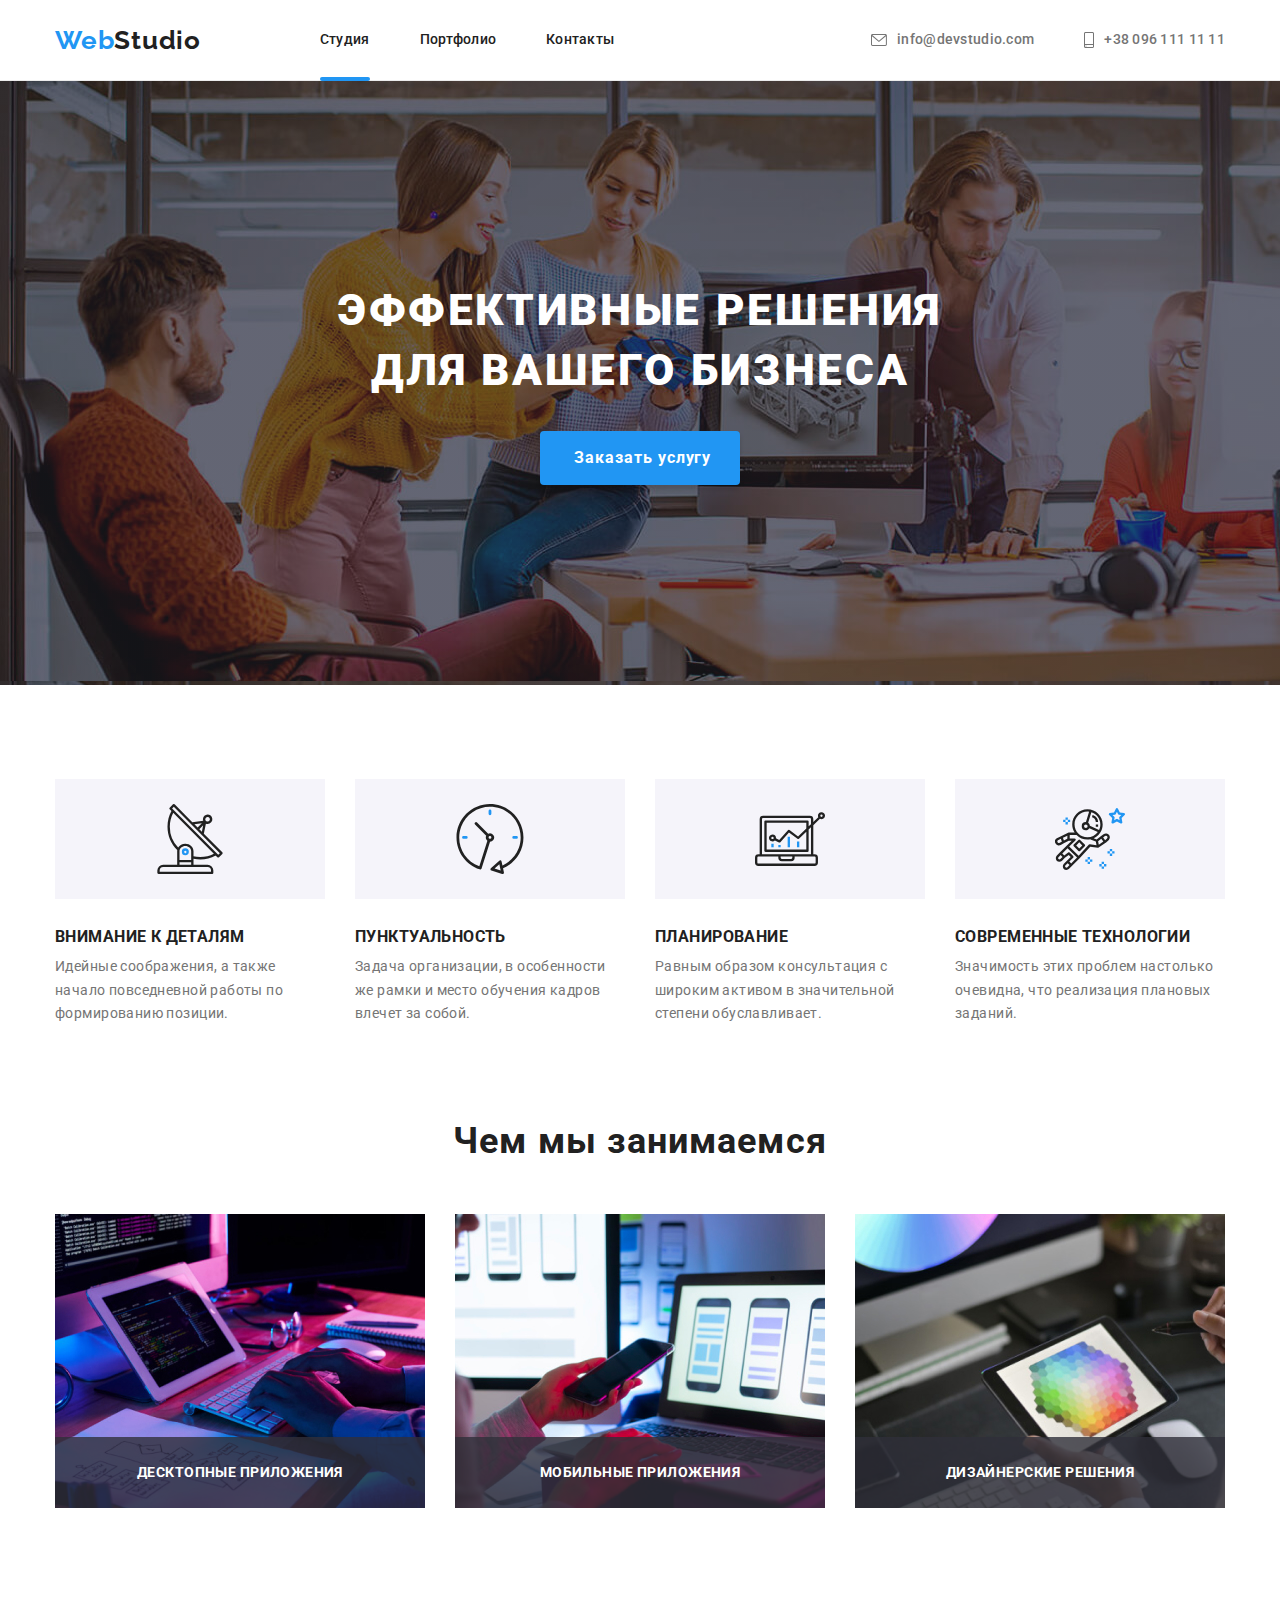
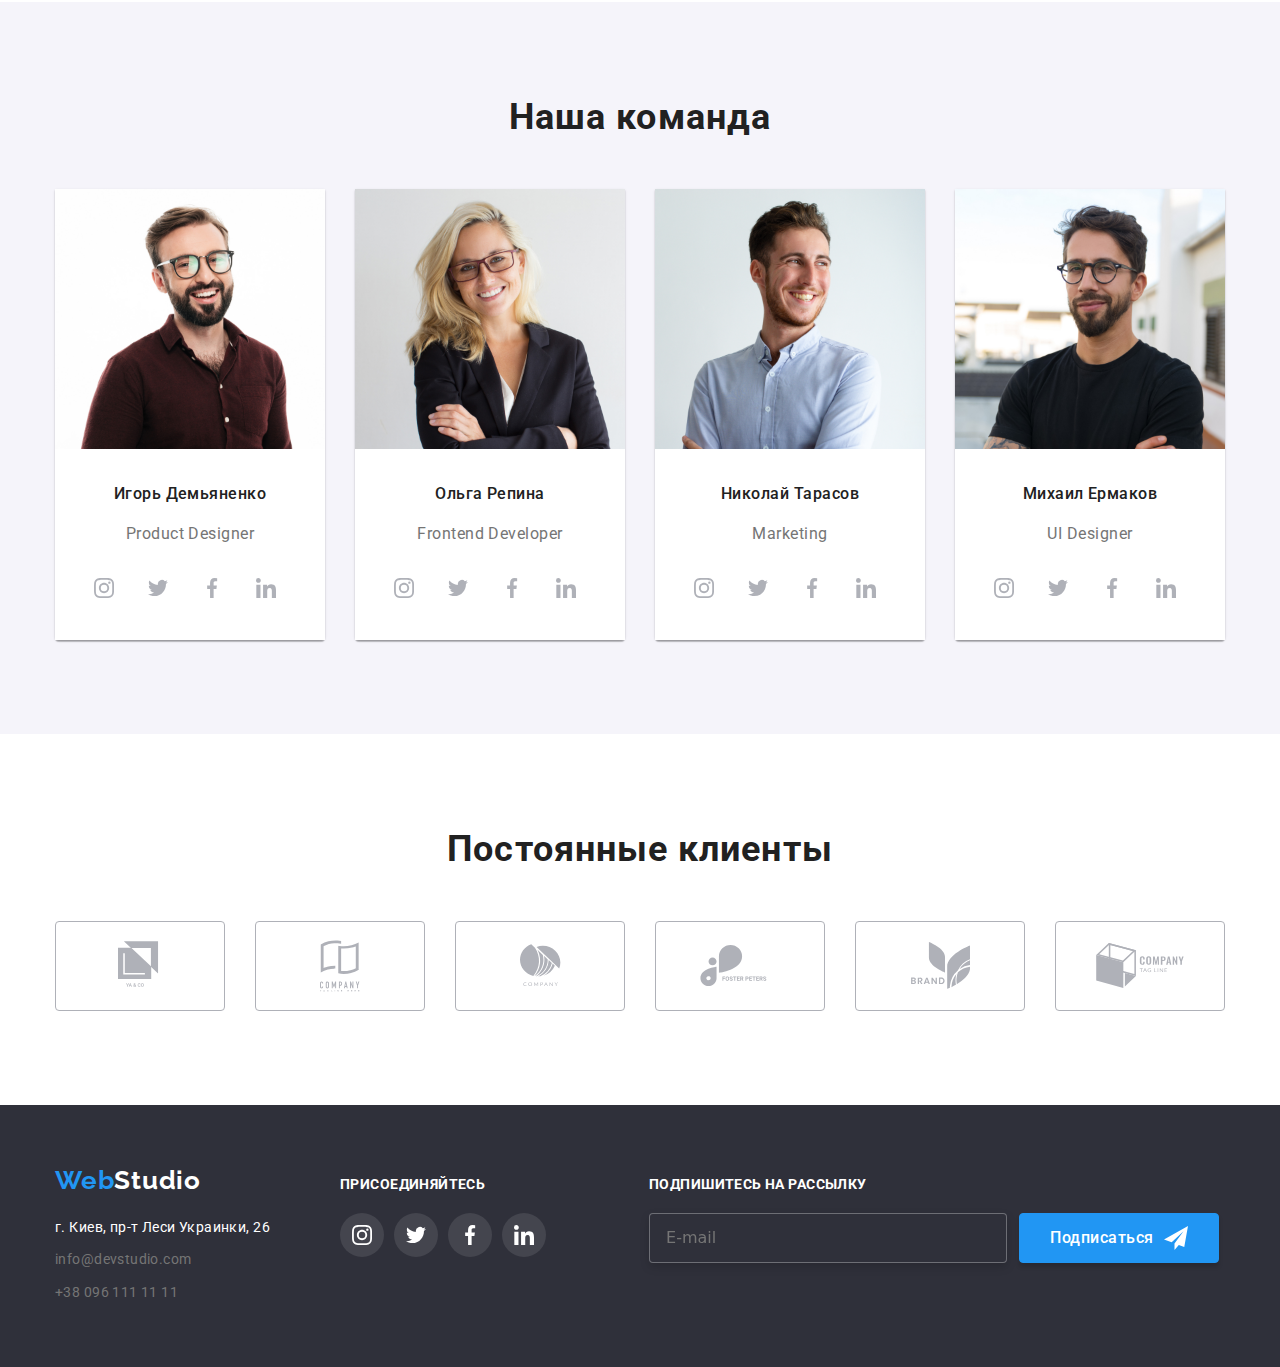
==== commit 2d49dd77: "Все працює, Ура :)" ====
--- a/index.html
+++ b/index.html
@@ -6,10 +6,6 @@
     <title>Главная</title>
     <link rel="preconnect" href="https://fonts.gstatic.com">
 <link href="https://fonts.googleapis.com/css2?family=Raleway:wght@400;700&family=Roboto:wght@400;500;700;900&display=swap" rel="stylesheet">
-    <!-- <link
-    rel="stylesheet"
-    href="https://cdnjs.cloudflare.com/ajax/libs/modern-normalize/1.0.0/modern-normalize.min.css"
-    /> -->
     <link rel="stylesheet" href="css/main.min.css">
 </head>
 <body>
--- a/css/main.min.css
+++ b/css/main.min.css
@@ -1,2 +1,2 @@
-:root{--second-text: rgba(255, 255, 255, 1);--main-text: rgba(33, 33, 33, 1);--hover-text: rgba(33, 150, 243, 1);--link-text: rgba(117, 117, 117, 1);--address-text-op60: rgba(255, 255, 255, 0.6);--section: rgba(47, 48, 58, 1);--section-team: rgba(245, 244, 250, 1);--social-networks: rgba(175, 177, 184, 1)}html,body{max-width:1600px;margin:auto}h1,h2,h3,p{margin:0}img{display:block;max-width:100%}.no-dots{list-style:none;text-decoration:none}.container{width:1200px;padding:0 15px;margin:0 auto}.header{background-color:var(--second-text);border-bottom:1px solid #ececec}.container-header{min-height:80px;display:-webkit-box;display:-ms-flexbox;display:flex;-webkit-box-pack:justify;-ms-flex-pack:justify;justify-content:space-between;-webkit-box-align:center;-ms-flex-align:center;align-items:center}.logo{font-family:Raleway, sans-serif;font-style:normal;font-weight:bold;font-size:26px;line-height:1.19;letter-spacing:0.03em}.logo--blue{color:var(--hover-text)}.logo--black{color:var(--main-text)}.nav-list{font-family:Roboto, sans-serif;font-style:normal;font-weight:500;font-size:14px;line-height:1.14;letter-spacing:0.02em;margin:0px;margin-left:93px;padding:0px;display:-webkit-box;display:-ms-flexbox;display:flex}.nav-list__link--current{color:var(--hover-text);position:relative}.nav-list__link--current::after{position:absolute;display:block;content:" ";left:0;bottom:-1px;width:100%;height:4px;background-color:var(--hover-text);border-radius:2px;opacity:0}.nav-list__link--current::after{opacity:1;-webkit-transition:opacity 250ms cubic-bezier(0.4, 0, 0.2, 1);transition:opacity 250ms cubic-bezier(0.4, 0, 0.2, 1)}.nav-list__item:last-child{margin-right:181px}.nav-list__link:first-child{margin-left:0px}.nav-list__link{display:block;text-decoration:none;padding:32px 0px 32px 0px;margin:0px 50px 0px 50px;color:var(--main-text)}.nav-list__link--aim:hover,.nav-list__link--aim:focus{color:var(--hover-text);-webkit-transition:color 250ms cubic-bezier(0.4, 0, 0.2, 1);transition:color 250ms cubic-bezier(0.4, 0, 0.2, 1)}.contact{font-family:Roboto, sans-serif;font-style:normal;font-weight:500;font-size:14px;line-height:1.14;letter-spacing:0.02em;margin:0px;padding:0px;display:-webkit-box;display:-ms-flexbox;display:flex}.contact__link:first-child{padding-right:50px}.contact__item{list-style:none;text-decoration:none;color:var(--link-text)}.contact__item--aim:hover,.contact__item--aim:focus{color:var(--hover-text);-webkit-transition:color 250ms cubic-bezier(0.4, 0, 0.2, 1);transition:color 250ms cubic-bezier(0.4, 0, 0.2, 1)}.contact__img{display:inline-block;margin-right:10px;vertical-align:middle;fill:#757575}.contact__item--aim:hover .contact__img{fill:var(--hover-text);-webkit-transition:fill 250ms cubic-bezier(0.4, 0, 0.2, 1);transition:fill 250ms cubic-bezier(0.4, 0, 0.2, 1)}.hero{background-color:var(--section);background-image:-webkit-gradient(linear, left top, left bottom, from(rgba(47,48,58,0.4)), to(rgba(47,48,58,0.4))),url(../img/hero-img.jpg);background-image:linear-gradient(rgba(47,48,58,0.4), rgba(47,48,58,0.4)),url(../img/hero-img.jpg);max-width:1600px}.hero-section{display:block;padding-bottom:200px}.hero-section__title{font-family:Roboto, sans-serif;font-style:normal;font-weight:900;font-size:44px;line-height:1.36;text-align:center;letter-spacing:0.06em;text-transform:uppercase;color:var(--second-text);display:inline-block;padding-top:200px;padding-bottom:30px;padding-left:272px;padding-right:272px}.hero-section__button{font-family:Roboto, sans-serif;font-style:normal;font-weight:bold;font-size:16px;line-height:1.87;-webkit-box-align:center;-ms-flex-align:center;align-items:center;text-align:center;letter-spacing:0.06em;display:block;white-space:nowrap;margin-left:auto;margin-right:auto;background-color:var(--hover-text);color:var(--second-text);padding:10px 32px 10px 32px;max-width:200px;-webkit-box-shadow:0px 4px 4px rgba(0,0,0,0.15);box-shadow:0px 4px 4px rgba(0,0,0,0.15);border:2px solid var(--hover-text);border-radius:4px;cursor:pointer}.features__title{display:none}.features__list{margin:0px;padding-top:94px;padding-bottom:94px;padding-left:0px;display:-webkit-box;display:-ms-flexbox;display:flex}.features__item{font-family:Roboto, sans-serif;font-style:normal;font-weight:bold;font-size:14px;line-height:16px;letter-spacing:0.03em;text-transform:uppercase;color:var(--main-text);width:270px}.features__item:nth-last-child(n+1){margin-left:30px}.features__item:first-child{margin-left:0px}.features__icon{margin-bottom:30px;width:270px;height:120px;display:-webkit-box;display:-ms-flexbox;display:flex;-webkit-box-align:center;-ms-flex-align:center;align-items:center;-webkit-box-pack:center;-ms-flex-pack:center;justify-content:center;background-color:#f5f4fa}.features__subtitle{padding-bottom:10px}.features__text{font-family:Roboto, sans-serif;font-style:normal;font-weight:normal;font-size:14px;line-height:1.71;letter-spacing:0.03em;text-transform:none;color:var(--link-text);display:inline}.doing__title{font-family:Roboto, sans-serif;font-style:normal;font-weight:bold;font-size:36px;line-height:1.2;text-align:center;letter-spacing:0.03em;color:var(--main-text);padding-bottom:50px}.doing__list{margin-top:0px;margin-bottom:0px;padding-bottom:94px;padding-left:0px;display:-webkit-box;display:-ms-flexbox;display:flex;-webkit-box-pack:justify;-ms-flex-pack:justify;justify-content:space-between}.doing__img{position:relative}.doing__img:nth-last-child(n+1){margin-left:30px}.doing__img:first-child{margin-left:0px}.doing__text{font-family:Roboto, sans-serif;font-weight:700;font-size:14px;line-height:1.2;text-align:center;letter-spacing:0.03em;text-transform:uppercase;color:var(--second-text);display:-webkit-box;display:-ms-flexbox;display:flex;-webkit-box-pack:center;-ms-flex-pack:center;justify-content:center;-webkit-box-align:center;-ms-flex-align:center;align-items:center;padding-top:27px;padding-bottom:27px;background-color:rgba(47,48,58,0.8);position:absolute;right:0;bottom:0;left:0}.team{background-color:var(--section-team)}.team__title{font-family:Roboto, sans-serif;font-style:normal;font-weight:bold;font-size:36px;line-height:1.2;text-align:center;letter-spacing:0.03em;color:var(--main-text);padding-top:94px;padding-bottom:50px}.card__list{margin-top:0px;margin-bottom:0px;padding-left:0px;padding:0px 0px 94px 0px;display:-webkit-box;display:-ms-flexbox;display:flex;-webkit-box-orient:horizontal;-webkit-box-direction:normal;-ms-flex-direction:row;flex-direction:row}.card__item{display:-webkit-box;display:-ms-flexbox;display:flex;-webkit-box-orient:vertical;-webkit-box-direction:normal;-ms-flex-direction:column;flex-direction:column;-webkit-box-shadow:0px 1px 3px rgba(0,0,0,0.12),0px 1px 1px rgba(0,0,0,0.14),0px 2px 1px rgba(0,0,0,0.2);box-shadow:0px 1px 3px rgba(0,0,0,0.12),0px 1px 1px rgba(0,0,0,0.14),0px 2px 1px rgba(0,0,0,0.2);border-radius:0px 0px 4px 4px}.card__item:nth-last-child(n+1){margin-left:30px}.card__item:first-child{margin-left:0px}.card__img{display:-webkit-box;display:-ms-flexbox;display:flex;-webkit-box-align:start;-ms-flex-align:start;align-items:flex-start;padding-bottom:30px}.card__content,.card__img{background-color:#fff}.card__name{font-family:Roboto, sans-serif;font-style:normal;font-weight:500;font-size:16px;line-height:1.9;text-align:center;letter-spacing:0.03em;color:var(--main-text);padding-bottom:10px}.card__text{font-family:Roboto, sans-serif;font-style:normal;font-weight:normal;font-size:16px;line-height:1.9;text-align:center;letter-spacing:0.03em;color:var(--link-text);padding-bottom:16px}.socials{list-style:none;display:-webkit-box;display:-ms-flexbox;display:flex;-webkit-box-pack:center;-ms-flex-pack:center;justify-content:center;-webkit-box-align:center;-ms-flex-align:center;align-items:center;padding:0px;padding-bottom:30px}.social__item:nth-last-child(n+1){margin-right:10px}.social__link{display:-webkit-box;display:-ms-flexbox;display:flex;-webkit-box-pack:center;-ms-flex-pack:center;justify-content:center;-webkit-box-align:center;-ms-flex-align:center;align-items:center;width:44px;height:44px;border-radius:50%;background-color:#fff;fill:var(--social-networks)}.social__link--aim:hover{fill:#fff;background-color:var(--hover-text);-webkit-transition:fill 250ms cubic-bezier(0.4, 0, 0.2, 1),background-color 250ms cubic-bezier(0.4, 0, 0.2, 1);transition:fill 250ms cubic-bezier(0.4, 0, 0.2, 1),background-color 250ms cubic-bezier(0.4, 0, 0.2, 1)}.customers__title{font-family:Roboto, sans-serif;font-style:normal;font-weight:bold;font-size:36px;line-height:1.2;text-align:center;letter-spacing:0.03em;color:var(--main-text);padding-top:94px;padding-bottom:50px}.customers__list{display:-webkit-box;display:-ms-flexbox;display:flex;margin:0px;padding-left:0px;padding-bottom:94px;-webkit-box-pack:center;-ms-flex-pack:center;justify-content:center;-webkit-box-align:center;-ms-flex-align:center;align-items:center}.customers__item{display:-webkit-box;display:-ms-flexbox;display:flex;-webkit-box-align:center;-ms-flex-align:center;align-items:center;-webkit-box-pack:center;-ms-flex-pack:center;justify-content:center;width:170px;height:90px;border:1px solid var(--social-networks);border-radius:4px;margin-left:30px}.customers__item:first-child{margin-left:0px}.customers__item--aim:hover{border:1px solid var(--hover-text);border-radius:4px;-webkit-transition:border 250ms cubic-bezier(0.4, 0, 0.2, 1);transition:border 250ms cubic-bezier(0.4, 0, 0.2, 1)}.customers__link{display:-webkit-box;display:-ms-flexbox;display:flex;-webkit-box-align:center;-ms-flex-align:center;align-items:center;-webkit-box-pack:center;-ms-flex-pack:center;justify-content:center;width:100%;height:100%;fill:var(--social-networks)}.customers__link--aim:hover{fill:var(--hover-text);-webkit-transition:fill 250ms cubic-bezier(0.4, 0, 0.2, 1);transition:fill 250ms cubic-bezier(0.4, 0, 0.2, 1)}.footer{background-color:var(--section)}.all-footer{display:-webkit-box;display:-ms-flexbox;display:flex}.logo--white{color:var(--second-text)}.logo-footer{padding-top:60px;padding-bottom:20px}.address{font-family:Roboto, sans-serif;font-style:normal;font-weight:normal;font-size:14px;line-height:1.7;letter-spacing:0.03em;display:-webkit-box;display:-ms-flexbox;display:flex;-webkit-box-orient:vertical;-webkit-box-direction:normal;-ms-flex-direction:column;flex-direction:column}.address__text{padding-bottom:9px}.address__text{color:var(--second-text)}.address__item:last-child{display:inline;margin-top:9px;margin-bottom:60px}.address__item{color:var(--link-text)}.address__item--aim:hover,.address__item--aim:focus{color:var(--hover-text);-webkit-transition:color 250ms cubic-bezier(0.4, 0, 0.2, 1);transition:color 250ms cubic-bezier(0.4, 0, 0.2, 1)}.footer-social{-webkit-box-pack:center;-ms-flex-pack:center;justify-content:center;-webkit-box-align:center;-ms-flex-align:center;align-items:center;margin-top:72px;margin-bottom:100px;margin-left:70px}.footer-social__title{font-family:Roboto, sans-serif;font-style:normal;font-weight:bold;font-size:14px;line-height:1.14;letter-spacing:0.03em;text-transform:uppercase;color:var(--second-text);padding-bottom:20px}.footer-social__list{list-style:none;display:-webkit-box;display:-ms-flexbox;display:flex;margin:0px;padding-bottom:0px;-webkit-box-pack:center;-ms-flex-pack:center;justify-content:center;-webkit-box-align:center;-ms-flex-align:center;align-items:center;padding:0px}.footer-social__item:nth-last-child(n+1){margin-right:10px}.footer-social__link{display:-webkit-box;display:-ms-flexbox;display:flex;-webkit-box-pack:center;-ms-flex-pack:center;justify-content:center;-webkit-box-align:center;-ms-flex-align:center;align-items:center;width:44px;height:44px;border-radius:50%;background-color:rgba(255,255,255,0.1);fill:var(--second-text)}.footer-social__link--aim:hover{fill:#fff;background-color:var(--hover-text);-webkit-transition:fill 250ms cubic-bezier(0.4, 0, 0.2, 1),background-color 250ms cubic-bezier(0.4, 0, 0.2, 1);transition:fill 250ms cubic-bezier(0.4, 0, 0.2, 1),background-color 250ms cubic-bezier(0.4, 0, 0.2, 1)}.newsletter{display:-webkit-box;display:-ms-flexbox;display:flex;-webkit-box-align:center;-ms-flex-align:center;align-items:center;-webkit-box-pack:center;-ms-flex-pack:center;justify-content:center;margin-left:93px;margin-bottom:94px;margin-top:72px}.newsletter__form{display:-webkit-box;display:-ms-flexbox;display:flex;-webkit-box-orient:vertical;-webkit-box-direction:normal;-ms-flex-direction:column;flex-direction:column}.newsletter__title{font-family:Roboto, sans-serif;font-style:normal;font-weight:bold;font-size:14px;line-height:1.14;letter-spacing:0.03em;text-transform:uppercase;color:var(--second-text);padding-bottom:20px}.newsletter__items{display:-webkit-box;display:-ms-flexbox;display:flex;padding-bottom:10px}.newsletter__input{padding:0px;width:358px;height:50px;padding-left:16px;background-color:var(--section);border:1px solid rgba(255,255,255,0.3);-webkit-filter:drop-shadow(0px 4px 4px rgba(0,0,0,0.15));filter:drop-shadow(0px 4px 4px rgba(0,0,0,0.15));border-radius:4px}.newsletter__button{font-family:Roboto, sans-serif;font-style:normal;font-weight:500;font-size:16px;line-height:1.6;text-align:center;letter-spacing:0.03em;border:solid 1px var(--hover-text);padding:6px 22px 6px 22px;border-radius:4px;cursor:pointer;display:-webkit-box;display:-ms-flexbox;display:flex;-webkit-box-align:center;-ms-flex-align:center;align-items:center;-webkit-box-pack:center;-ms-flex-pack:center;justify-content:center;margin-left:12px;padding-top:10px;padding-bottom:10px;color:var(--second-text);background-color:var(--hover-text);width:200px;height:50px;-webkit-box-shadow:0px 4px 4px rgba(0,0,0,0.15);box-shadow:0px 4px 4px rgba(0,0,0,0.15)}.newsletter__img{margin-left:10px}.container{width:1200px;padding:0 15px;margin:0 auto}.portfolio{background-color:var(--second-text)}.portfolio__title{display:none}.button{font-family:Roboto, sans-serif;font-style:normal;font-weight:500;font-size:16px;line-height:1.6;text-align:center;letter-spacing:0.03em;border:none;background-color:var(--section-team);color:var(--main-text);outline:none;padding:6px 22px 6px 22px;border-radius:4px;cursor:pointer}.button--hue:hover,.button--hue:focus{background-color:var(--hover-text);color:var(--second-text);-webkit-box-shadow:0px 3px 1px rgba(0,0,0,0.1),0px 1px 2px rgba(0,0,0,0.08),0px 2px 2px rgba(0,0,0,0.12);box-shadow:0px 3px 1px rgba(0,0,0,0.1),0px 1px 2px rgba(0,0,0,0.08),0px 2px 2px rgba(0,0,0,0.12);border-radius:4px;-webkit-transition:background-color 250ms cubic-bezier(0.4, 0, 0.2, 1),color 250ms cubic-bezier(0.4, 0, 0.2, 1),-webkit-box-shadow 250ms cubic-bezier(0.4, 0, 0.2, 1);transition:background-color 250ms cubic-bezier(0.4, 0, 0.2, 1),color 250ms cubic-bezier(0.4, 0, 0.2, 1),-webkit-box-shadow 250ms cubic-bezier(0.4, 0, 0.2, 1);transition:background-color 250ms cubic-bezier(0.4, 0, 0.2, 1),color 250ms cubic-bezier(0.4, 0, 0.2, 1),box-shadow 250ms cubic-bezier(0.4, 0, 0.2, 1);transition:background-color 250ms cubic-bezier(0.4, 0, 0.2, 1),color 250ms cubic-bezier(0.4, 0, 0.2, 1),box-shadow 250ms cubic-bezier(0.4, 0, 0.2, 1),-webkit-box-shadow 250ms cubic-bezier(0.4, 0, 0.2, 1)}.filter-list{margin:0px;padding-bottom:50px;padding-top:94px;padding-left:0px;display:-webkit-box;display:-ms-flexbox;display:flex;-webkit-box-pack:center;-ms-flex-pack:center;justify-content:center}.filter-list:nth-last-child(n+1){margin:0px -8px}.filter-list__item{margin-left:8px}.filter-list__item:first-child{margin-left:0px}.project__title{display:none}.project__name{font-family:Roboto, sans-serif;font-style:normal;font-weight:bold;font-size:18px;line-height:2;letter-spacing:0.06em;color:var(--main-text)}.project__text{font-family:Roboto, sans-serif;font-style:normal;font-weight:normal;font-size:16px;line-height:1.9;letter-spacing:0.03em;color:var(--link-text);margin-top:4px}.project__list{margin:0px;padding:0px;display:-webkit-box;display:-ms-flexbox;display:flex;-ms-flex-wrap:wrap;flex-wrap:wrap;margin-top:-30px;margin-left:-30px;padding-bottom:94px}.project__item{-ms-flex-preferred-size:calc(100% / 3 - 30px);flex-basis:calc(100% / 3 - 30px);margin-top:30px;margin-left:30px;position:relative}.project__item--frame:hover{background:#FFFFFF;outline:1px solid #EEEEEE;-webkit-box-shadow:0px 1px 1px rgba(0,0,0,0.12),0px 4px 4px rgba(0,0,0,0.06),1px 4px 6px rgba(0,0,0,0.16);box-shadow:0px 1px 1px rgba(0,0,0,0.12),0px 4px 4px rgba(0,0,0,0.06),1px 4px 6px rgba(0,0,0,0.16);-webkit-transition:background 250ms cubic-bezier(0.4, 0, 0.2, 1),border 250ms cubic-bezier(0.4, 0, 0.2, 1),-webkit-box-shadow 250ms cubic-bezier(0.4, 0, 0.2, 1);transition:background 250ms cubic-bezier(0.4, 0, 0.2, 1),border 250ms cubic-bezier(0.4, 0, 0.2, 1),-webkit-box-shadow 250ms cubic-bezier(0.4, 0, 0.2, 1);transition:background 250ms cubic-bezier(0.4, 0, 0.2, 1),border 250ms cubic-bezier(0.4, 0, 0.2, 1),box-shadow 250ms cubic-bezier(0.4, 0, 0.2, 1);transition:background 250ms cubic-bezier(0.4, 0, 0.2, 1),border 250ms cubic-bezier(0.4, 0, 0.2, 1),box-shadow 250ms cubic-bezier(0.4, 0, 0.2, 1),-webkit-box-shadow 250ms cubic-bezier(0.4, 0, 0.2, 1)}.project__content{padding:20px 24px;border-right:1px solid #eee;border-bottom:1px solid #eee;border-left:1px solid #eee}.project__thumb{position:relative;cursor:pointer}.project-hover{position:absolute;top:0%;left:0%;right:0%;overflow:hidden;width:100%;height:294px}.project-hover__text{font-family:Roboto, sans-serif;font-style:normal;font-weight:400;font-size:18px;line-height:1.55;letter-spacing:0.03em;text-align:left;color:var(--second-text);display:block;content:" ";padding:63px 24px;max-width:100%;height:294px;position:absolute;opacity:0;background-color:rgba(33,150,243,0.9);-webkit-transform:translateY(100%);transform:translateY(100%);-webkit-transition:-webkit-transform 250ms cubic-bezier(0.4, 0, 0.2, 1);transition:-webkit-transform 250ms cubic-bezier(0.4, 0, 0.2, 1);transition:transform 250ms cubic-bezier(0.4, 0, 0.2, 1);transition:transform 250ms cubic-bezier(0.4, 0, 0.2, 1), -webkit-transform 250ms cubic-bezier(0.4, 0, 0.2, 1)}.project-hover--text-flow:hover .project-hover__text{top:0;left:0;opacity:1;background-color:rgba(33,150,243,0.9);-webkit-transform:translateY(0);transform:translateY(0)}.project__thumb--text-flow:hover .project-hover__text{top:0;left:0;opacity:1;background-color:rgba(33,150,243,0.9);-webkit-transform:translateY(0);transform:translateY(0)}.backdrop{position:fixed;top:0;left:0;width:100%;height:100%;background-color:rgba(0,0,0,0.2);-webkit-transition:opacity 250ms cubic-bezier(0.4, 0, 0.2, 1);transition:opacity 250ms cubic-bezier(0.4, 0, 0.2, 1)}.backdrop.is-hidden{opacity:0;pointer-events:none}.modal{-webkit-transform:translate(-50%, -50%) scale(0.7);transform:translate(-50%, -50%) scale(0.7)}.modal{min-width:528px;min-height:581px;background-color:var(--second-text);position:absolute;top:50%;left:50%;-webkit-transform:translate(-50%, -50%) scale(0.7);transform:translate(-50%, -50%) scale(0.7);border-radius:4px}.modal__button{position:absolute;top:8px;right:8px;height:30px;width:30px;border:1px solid rgba(0,0,0,0.1);border-radius:50%;background-color:var(--white-text);cursor:pointer;outline:none;-webkit-transition:fill 250ms cubic-bezier(0.4, 0, 0.2, 1);transition:fill 250ms cubic-bezier(0.4, 0, 0.2, 1)}.modal__x{fill:#000;position:absolute;top:50%;left:50%;-webkit-transform:translate(-50%, -50%);transform:translate(-50%, -50%)}.modal__button--fill:hover .modal__x{fill:var(--hover-text)}.modal__title{font-family:Roboto, sans-serif;font-style:normal;font-weight:700;font-size:20px;line-height:1,15;text-align:center;letter-spacing:0.03em;color:var(--main-text);padding-top:40px;padding-bottom:12px}.modal__forms{display:-webkit-box;display:-ms-flexbox;display:flex;-webkit-box-orient:vertical;-webkit-box-direction:normal;-ms-flex-direction:column;flex-direction:column;padding-left:40px;padding-right:40px}.form-name{display:-webkit-box;display:-ms-flexbox;display:flex;-webkit-box-orient:vertical;-webkit-box-direction:normal;-ms-flex-direction:column;flex-direction:column;position:relative}.form-name__label{font-family:Roboto, sans-serif;font-style:normal;font-weight:normal;font-size:12px;line-height:1,2;letter-spacing:0.01em;color:var(--link-text);padding-bottom:4px}.form-name__input{width:100%;height:40px;padding-left:42px;border:1px solid rgba(33,33,33,0.2);border-radius:4px;outline:none}.form-name__input--target:focus{border:1px solid var(--hover-text);outline:none;-webkit-transition:border 250ms cubic-bezier(0.4, 0, 0.2, 1);transition:border 250ms cubic-bezier(0.4, 0, 0.2, 1)}.form-name__img{position:absolute;top:65%;left:15px;-webkit-transform:translateY(-50%);transform:translateY(-50%)}.form-name__input--target:focus ~ .form-name__img{fill:var(--hover-text);-webkit-transition:fill 250ms cubic-bezier(0.4, 0, 0.2, 1);transition:fill 250ms cubic-bezier(0.4, 0, 0.2, 1)}.form-tel{display:-webkit-box;display:-ms-flexbox;display:flex;-webkit-box-orient:vertical;-webkit-box-direction:normal;-ms-flex-direction:column;flex-direction:column;padding-top:10px;position:relative}.form-tel__label{font-family:Roboto, sans-serif;font-style:normal;font-weight:normal;font-size:12px;line-height:1,2;letter-spacing:0.01em;color:var(--link-text);padding-bottom:4px}.form-tel__input{width:100%;height:40px;padding-left:42px;border:1px solid rgba(33,33,33,0.2);border-radius:4px;outline:none}.form-tel__input--target:focus{border:1px solid var(--hover-text);outline:none;-webkit-transition:border 250ms cubic-bezier(0.4, 0, 0.2, 1);transition:border 250ms cubic-bezier(0.4, 0, 0.2, 1)}.form-tel__img{position:absolute;top:70%;left:15px;-webkit-transform:translateY(-50%);transform:translateY(-50%)}.form-tel__input--target:focus ~ .form-tel__img{fill:var(--hover-text);-webkit-transition:fill 250ms cubic-bezier(0.4, 0, 0.2, 1);transition:fill 250ms cubic-bezier(0.4, 0, 0.2, 1)}.form-mail{display:-webkit-box;display:-ms-flexbox;display:flex;-webkit-box-orient:vertical;-webkit-box-direction:normal;-ms-flex-direction:column;flex-direction:column;padding-top:10px;position:relative}.form-mail__label{font-family:Roboto, sans-serif;font-style:normal;font-weight:normal;font-size:12px;line-height:1,2;letter-spacing:0.01em;color:var(--link-text);padding-bottom:4px}.form-mail__input{width:100%;height:40px;padding-left:42px;border:1px solid rgba(33,33,33,0.2);border-radius:4px;outline:none}.form-mail__input--target:focus{border:1px solid var(--hover-text);outline:none;-webkit-transition:border 250ms cubic-bezier(0.4, 0, 0.2, 1);transition:border 250ms cubic-bezier(0.4, 0, 0.2, 1)}.form-mail__img{position:absolute;top:70%;left:15px;-webkit-transform:translateY(-50%);transform:translateY(-50%)}.form-mail__input--target:focus ~ .form-mail__img{fill:var(--hover-text);-webkit-transition:fill 250ms cubic-bezier(0.4, 0, 0.2, 1);transition:fill 250ms cubic-bezier(0.4, 0, 0.2, 1)}.form-textarea{display:-webkit-box;display:-ms-flexbox;display:flex;-webkit-box-orient:vertical;-webkit-box-direction:normal;-ms-flex-direction:column;flex-direction:column;padding-top:10px;position:relative}.form-textarea__label{font-family:Roboto, sans-serif;font-style:normal;font-weight:normal;font-size:12px;line-height:1,2;letter-spacing:0.01em;color:var(--link-text);padding-bottom:4px}.form-textarea__ta{width:100%;height:120px;padding:12px 16px;color:var(--main-text);border:1px solid rgba(33,33,33,0.2);border-radius:4px;outline:none;resize:none}.form-textarea__ta--target:focus{padding:12px 16px;border:1px solid var(--hover-text);outline:none;resize:none;-webkit-transition:border 250ms cubic-bezier(0.4, 0, 0.2, 1);transition:border 250ms cubic-bezier(0.4, 0, 0.2, 1)}.form-textarea__ta--target::-webkit-input-placeholder{color:rgba(117,117,117,0.5)}.form-checkbox{padding-top:20px;padding-left:12px;position:relative}.form-checkbox__label{display:inline;text-align:center;-webkit-box-pack:center;-ms-flex-pack:center;justify-content:center;-webkit-box-align:center;-ms-flex-align:center;align-items:center}.form-checkbox__input{display:inline-block;-webkit-appearance:none;width:16px;height:15px;border:2px solid var(--main-text);border-radius:2px;outline:none}.form-checkbox__img{display:none;position:absolute;width:16px;height:15px;left:12px;top:20px}.form-checkbox__input--custom-check:checked{border:2px solid var(--hover-text);border-radius:2px;background-origin:border-box}.form-checkbox__input--custom-check:checked+.form-checkbox__img{outline:none;display:inline-block;background-color:var(--hover-text);background-origin:border-box;border-radius:2px}.form-checkbox__text{font-family:Roboto, sans-serif;font-style:normal;font-weight:400;font-size:14px;line-height:1,71;letter-spacing:0.03em;color:#757575;margin-left:8px;vertical-align:top}.form-checkbox__link{font-family:Roboto, sans-serif;font-style:normal;font-weight:400;font-size:14px;line-height:1,71;letter-spacing:0.03em;color:var(--hover-text);vertical-align:top}.button-send{font-family:Roboto, sans-serif;font-style:normal;font-weight:500;font-size:16px;line-height:1.6;text-align:center;letter-spacing:0.03em;border:solid 1px var(--hover-text);border-radius:4px;cursor:pointer;display:-webkit-box;display:-ms-flexbox;display:flex;-webkit-box-align:center;-ms-flex-align:center;align-items:center;-webkit-box-pack:center;-ms-flex-pack:center;justify-content:center;margin-top:30px;margin-left:124px;padding-top:10px;padding-bottom:10px;color:var(--second-text);background-color:var(--hover-text);width:200px;height:50px;-webkit-box-shadow:0px 4px 4px rgba(0,0,0,0.15);box-shadow:0px 4px 4px rgba(0,0,0,0.15)}
+/*! modern-normalize v1.0.0 | MIT License | https://github.com/sindresorhus/modern-normalize */*,::after,::before{-webkit-box-sizing:border-box;box-sizing:border-box}:root{-moz-tab-size:4;-o-tab-size:4;tab-size:4}html{line-height:1.15;-webkit-text-size-adjust:100%}body{margin:0}body{font-family:system-ui,-apple-system,'Segoe UI',Roboto,Helvetica,Arial,sans-serif,'Apple Color Emoji','Segoe UI Emoji'}hr{height:0;color:inherit}abbr[title]{-webkit-text-decoration:underline dotted;text-decoration:underline dotted}b,strong{font-weight:bolder}code,kbd,pre,samp{font-family:ui-monospace,SFMono-Regular,Consolas,'Liberation Mono',Menlo,monospace;font-size:1em}small{font-size:80%}sub,sup{font-size:75%;line-height:0;position:relative;vertical-align:baseline}sub{bottom:-.25em}sup{top:-.5em}table{text-indent:0;border-color:inherit}button,input,optgroup,select,textarea{font-family:inherit;font-size:100%;line-height:1.15;margin:0}button,select{text-transform:none}[type=button],[type=reset],[type=submit],button{-webkit-appearance:button}::-moz-focus-inner{border-style:none;padding:0}:-moz-focusring{outline:1px dotted ButtonText}:-moz-ui-invalid{box-shadow:none}legend{padding:0}progress{vertical-align:baseline}::-webkit-inner-spin-button,::-webkit-outer-spin-button{height:auto}[type=search]{-webkit-appearance:textfield;outline-offset:-2px}::-webkit-search-decoration{-webkit-appearance:none}::-webkit-file-upload-button{-webkit-appearance:button;font:inherit}summary{display:list-item}html,body{max-width:1600px;margin:auto}h1,h2,h3,p{margin:0}img{display:block;max-width:100%}.no-dots{list-style:none;text-decoration:none}.container{width:1200px;padding:0 15px;margin:0 auto}.header{background-color:#fff;border-bottom:1px solid #ececec}.container-header{min-height:80px;display:-webkit-box;display:-ms-flexbox;display:flex;-webkit-box-pack:justify;-ms-flex-pack:justify;justify-content:space-between;-webkit-box-align:center;-ms-flex-align:center;align-items:center}.logo{font-family:Raleway, sans-serif;font-style:normal;font-weight:bold;font-size:26px;line-height:1.19;letter-spacing:0.03em}.logo--blue{color:#2196f3}.logo--black{color:#212121}.nav-list{font-family:Roboto, sans-serif;font-style:normal;font-weight:500;font-size:14px;line-height:1.14;letter-spacing:0.02em;margin:0px;margin-left:93px;padding:0px;display:-webkit-box;display:-ms-flexbox;display:flex}.nav-list__link--current{color:#2196f3;position:relative}.nav-list__link--current::after{position:absolute;display:block;content:" ";left:0;bottom:-1px;width:100%;height:4px;background-color:#2196f3;border-radius:2px;opacity:0}.nav-list__link--current::after{opacity:1;-webkit-transition:opacity 250ms cubic-bezier(0.4, 0, 0.2, 1);transition:opacity 250ms cubic-bezier(0.4, 0, 0.2, 1)}.nav-list__item:last-child{margin-right:181px}.nav-list__link:first-child{margin-left:0px}.nav-list__link{display:block;text-decoration:none;padding:32px 0px 32px 0px;margin:0px 50px 0px 50px;color:#212121}.nav-list__link--aim:hover,.nav-list__link--aim:focus{color:#2196f3;-webkit-transition:color 250ms cubic-bezier(0.4, 0, 0.2, 1);transition:color 250ms cubic-bezier(0.4, 0, 0.2, 1)}.contact{font-family:Roboto, sans-serif;font-style:normal;font-weight:500;font-size:14px;line-height:1.14;letter-spacing:0.02em;margin:0px;padding:0px;display:-webkit-box;display:-ms-flexbox;display:flex}.contact__link:first-child{padding-right:50px}.contact__item{list-style:none;text-decoration:none;color:#757575}.contact__item--aim:hover,.contact__item--aim:focus{color:#2196f3;-webkit-transition:color 250ms cubic-bezier(0.4, 0, 0.2, 1);transition:color 250ms cubic-bezier(0.4, 0, 0.2, 1)}.contact__img{display:inline-block;margin-right:10px;vertical-align:middle;fill:#757575}.contact__item--aim:hover .contact__img{fill:#2196f3;-webkit-transition:fill 250ms cubic-bezier(0.4, 0, 0.2, 1);transition:fill 250ms cubic-bezier(0.4, 0, 0.2, 1)}.hero{background-color:#2f303a;background-image:-webkit-gradient(linear, left top, left bottom, from(rgba(47,48,58,0.4)), to(rgba(47,48,58,0.4))),url(../img/hero-img.jpg);background-image:linear-gradient(rgba(47,48,58,0.4), rgba(47,48,58,0.4)),url(../img/hero-img.jpg);max-width:1600px}.hero-section{display:block;padding-bottom:200px}.hero-section__title{font-family:Roboto, sans-serif;font-style:normal;font-weight:900;font-size:44px;line-height:1.36;text-align:center;letter-spacing:0.06em;text-transform:uppercase;color:#fff;display:inline-block;padding-top:200px;padding-bottom:30px;padding-left:272px;padding-right:272px}.hero-section__button{font-family:Roboto, sans-serif;font-style:normal;font-weight:bold;font-size:16px;line-height:1.87;-webkit-box-align:center;-ms-flex-align:center;align-items:center;text-align:center;letter-spacing:0.06em;display:block;white-space:nowrap;margin-left:auto;margin-right:auto;background-color:#2196f3;color:#fff;padding:10px 32px 10px 32px;max-width:200px;-webkit-box-shadow:0px 4px 4px rgba(0,0,0,0.15);box-shadow:0px 4px 4px rgba(0,0,0,0.15);border:2px solid #2196f3;border-radius:4px;cursor:pointer}.features__title{display:none}.features__list{margin:0px;padding-top:94px;padding-bottom:94px;padding-left:0px;display:-webkit-box;display:-ms-flexbox;display:flex}.features__item{font-family:Roboto, sans-serif;font-style:normal;font-weight:bold;font-size:14px;line-height:16px;letter-spacing:0.03em;text-transform:uppercase;color:#212121;width:270px}.features__item:nth-last-child(n+1){margin-left:30px}.features__item:first-child{margin-left:0px}.features__icon{margin-bottom:30px;width:270px;height:120px;display:-webkit-box;display:-ms-flexbox;display:flex;-webkit-box-align:center;-ms-flex-align:center;align-items:center;-webkit-box-pack:center;-ms-flex-pack:center;justify-content:center;background-color:#f5f4fa}.features__subtitle{padding-bottom:10px}.features__text{font-family:Roboto, sans-serif;font-style:normal;font-weight:normal;font-size:14px;line-height:1.71;letter-spacing:0.03em;text-transform:none;color:#757575;display:inline}.doing__title{font-family:Roboto, sans-serif;font-style:normal;font-weight:bold;font-size:36px;line-height:1.2;text-align:center;letter-spacing:0.03em;color:#212121;padding-bottom:50px}.doing__list{margin-top:0px;margin-bottom:0px;padding-bottom:94px;padding-left:0px;display:-webkit-box;display:-ms-flexbox;display:flex;-webkit-box-pack:justify;-ms-flex-pack:justify;justify-content:space-between}.doing__img{position:relative}.doing__img:nth-last-child(n+1){margin-left:30px}.doing__img:first-child{margin-left:0px}.doing__text{font-family:Roboto, sans-serif;font-weight:700;font-size:14px;line-height:1.2;text-align:center;letter-spacing:0.03em;text-transform:uppercase;color:#fff;display:-webkit-box;display:-ms-flexbox;display:flex;-webkit-box-pack:center;-ms-flex-pack:center;justify-content:center;-webkit-box-align:center;-ms-flex-align:center;align-items:center;padding-top:27px;padding-bottom:27px;background-color:rgba(47,48,58,0.8);position:absolute;right:0;bottom:0;left:0}.team{background-color:#f5f4fa}.team__title{font-family:Roboto, sans-serif;font-style:normal;font-weight:bold;font-size:36px;line-height:1.2;text-align:center;letter-spacing:0.03em;color:#212121;padding-top:94px;padding-bottom:50px}.card__list{margin-top:0px;margin-bottom:0px;padding-left:0px;padding:0px 0px 94px 0px;display:-webkit-box;display:-ms-flexbox;display:flex;-webkit-box-orient:horizontal;-webkit-box-direction:normal;-ms-flex-direction:row;flex-direction:row}.card__item{display:-webkit-box;display:-ms-flexbox;display:flex;-webkit-box-orient:vertical;-webkit-box-direction:normal;-ms-flex-direction:column;flex-direction:column;-webkit-box-shadow:0px 1px 3px rgba(0,0,0,0.12),0px 1px 1px rgba(0,0,0,0.14),0px 2px 1px rgba(0,0,0,0.2);box-shadow:0px 1px 3px rgba(0,0,0,0.12),0px 1px 1px rgba(0,0,0,0.14),0px 2px 1px rgba(0,0,0,0.2);border-radius:0px 0px 4px 4px}.card__item:nth-last-child(n+1){margin-left:30px}.card__item:first-child{margin-left:0px}.card__img{display:-webkit-box;display:-ms-flexbox;display:flex;-webkit-box-align:start;-ms-flex-align:start;align-items:flex-start;padding-bottom:30px}.card__content,.card__img{background-color:#fff}.card__name{font-family:Roboto, sans-serif;font-style:normal;font-weight:500;font-size:16px;line-height:1.9;text-align:center;letter-spacing:0.03em;color:#212121;padding-bottom:10px}.card__text{font-family:Roboto, sans-serif;font-style:normal;font-weight:normal;font-size:16px;line-height:1.9;text-align:center;letter-spacing:0.03em;color:#757575;padding-bottom:16px}.socials{list-style:none;display:-webkit-box;display:-ms-flexbox;display:flex;-webkit-box-pack:center;-ms-flex-pack:center;justify-content:center;-webkit-box-align:center;-ms-flex-align:center;align-items:center;padding:0px;padding-bottom:30px}.social__item:nth-last-child(n+1){margin-right:10px}.social__link{display:-webkit-box;display:-ms-flexbox;display:flex;-webkit-box-pack:center;-ms-flex-pack:center;justify-content:center;-webkit-box-align:center;-ms-flex-align:center;align-items:center;width:44px;height:44px;border-radius:50%;background-color:#fff;fill:#afb1b8}.social__link--aim:hover{fill:#fff;background-color:#2196f3;-webkit-transition:fill 250ms cubic-bezier(0.4, 0, 0.2, 1),background-color 250ms cubic-bezier(0.4, 0, 0.2, 1);transition:fill 250ms cubic-bezier(0.4, 0, 0.2, 1),background-color 250ms cubic-bezier(0.4, 0, 0.2, 1)}.customers__title{font-family:Roboto, sans-serif;font-style:normal;font-weight:bold;font-size:36px;line-height:1.2;text-align:center;letter-spacing:0.03em;color:#212121;padding-top:94px;padding-bottom:50px}.customers__list{display:-webkit-box;display:-ms-flexbox;display:flex;margin:0px;padding-left:0px;padding-bottom:94px;-webkit-box-pack:center;-ms-flex-pack:center;justify-content:center;-webkit-box-align:center;-ms-flex-align:center;align-items:center}.customers__item{display:-webkit-box;display:-ms-flexbox;display:flex;-webkit-box-align:center;-ms-flex-align:center;align-items:center;-webkit-box-pack:center;-ms-flex-pack:center;justify-content:center;width:170px;height:90px;border:1px solid #afb1b8;border-radius:4px;margin-left:30px}.customers__item:first-child{margin-left:0px}.customers__item--aim:hover{border:1px solid #2196f3;border-radius:4px;-webkit-transition:border 250ms cubic-bezier(0.4, 0, 0.2, 1);transition:border 250ms cubic-bezier(0.4, 0, 0.2, 1)}.customers__link{display:-webkit-box;display:-ms-flexbox;display:flex;-webkit-box-align:center;-ms-flex-align:center;align-items:center;-webkit-box-pack:center;-ms-flex-pack:center;justify-content:center;width:100%;height:100%;fill:#afb1b8}.customers__link--aim:hover{fill:#2196f3;-webkit-transition:fill 250ms cubic-bezier(0.4, 0, 0.2, 1);transition:fill 250ms cubic-bezier(0.4, 0, 0.2, 1)}.footer{background-color:#2f303a}.all-footer{display:-webkit-box;display:-ms-flexbox;display:flex}.logo--white{color:#fff}.logo-footer{padding-top:60px;padding-bottom:20px}.address{font-family:Roboto, sans-serif;font-style:normal;font-weight:normal;font-size:14px;line-height:1.7;letter-spacing:0.03em;display:-webkit-box;display:-ms-flexbox;display:flex;-webkit-box-orient:vertical;-webkit-box-direction:normal;-ms-flex-direction:column;flex-direction:column}.address__text{padding-bottom:9px}.address__text{color:#fff}.address__item:last-child{display:inline;margin-top:9px;margin-bottom:60px}.address__item{color:#757575}.address__item--aim:hover,.address__item--aim:focus{color:#2196f3;-webkit-transition:color 250ms cubic-bezier(0.4, 0, 0.2, 1);transition:color 250ms cubic-bezier(0.4, 0, 0.2, 1)}.footer-social{-webkit-box-pack:center;-ms-flex-pack:center;justify-content:center;-webkit-box-align:center;-ms-flex-align:center;align-items:center;margin-top:72px;margin-bottom:100px;margin-left:70px}.footer-social__title{font-family:Roboto, sans-serif;font-style:normal;font-weight:bold;font-size:14px;line-height:1.14;letter-spacing:0.03em;text-transform:uppercase;color:#fff;padding-bottom:20px}.footer-social__list{list-style:none;display:-webkit-box;display:-ms-flexbox;display:flex;margin:0px;padding-bottom:0px;-webkit-box-pack:center;-ms-flex-pack:center;justify-content:center;-webkit-box-align:center;-ms-flex-align:center;align-items:center;padding:0px}.footer-social__item:nth-last-child(n+1){margin-right:10px}.footer-social__link{display:-webkit-box;display:-ms-flexbox;display:flex;-webkit-box-pack:center;-ms-flex-pack:center;justify-content:center;-webkit-box-align:center;-ms-flex-align:center;align-items:center;width:44px;height:44px;border-radius:50%;background-color:rgba(255,255,255,0.1);fill:#fff}.footer-social__link--aim:hover{fill:#fff;background-color:#2196f3;-webkit-transition:fill 250ms cubic-bezier(0.4, 0, 0.2, 1),background-color 250ms cubic-bezier(0.4, 0, 0.2, 1);transition:fill 250ms cubic-bezier(0.4, 0, 0.2, 1),background-color 250ms cubic-bezier(0.4, 0, 0.2, 1)}.newsletter{display:-webkit-box;display:-ms-flexbox;display:flex;-webkit-box-align:center;-ms-flex-align:center;align-items:center;-webkit-box-pack:center;-ms-flex-pack:center;justify-content:center;margin-left:93px;margin-bottom:94px;margin-top:72px}.newsletter__form{display:-webkit-box;display:-ms-flexbox;display:flex;-webkit-box-orient:vertical;-webkit-box-direction:normal;-ms-flex-direction:column;flex-direction:column}.newsletter__title{font-family:Roboto, sans-serif;font-style:normal;font-weight:bold;font-size:14px;line-height:1.14;letter-spacing:0.03em;text-transform:uppercase;color:#fff;padding-bottom:20px}.newsletter__items{display:-webkit-box;display:-ms-flexbox;display:flex;padding-bottom:10px}.newsletter__input{padding:0px;width:358px;height:50px;padding-left:16px;background-color:#2f303a;border:1px solid rgba(255,255,255,0.3);-webkit-filter:drop-shadow(0px 4px 4px rgba(0,0,0,0.15));filter:drop-shadow(0px 4px 4px rgba(0,0,0,0.15));border-radius:4px}.newsletter__button{font-family:Roboto, sans-serif;font-style:normal;font-weight:500;font-size:16px;line-height:1.6;text-align:center;letter-spacing:0.03em;border:solid 1px #2196f3;padding:6px 22px 6px 22px;border-radius:4px;cursor:pointer;display:-webkit-box;display:-ms-flexbox;display:flex;-webkit-box-align:center;-ms-flex-align:center;align-items:center;-webkit-box-pack:center;-ms-flex-pack:center;justify-content:center;margin-left:12px;padding-top:10px;padding-bottom:10px;color:#fff;background-color:#2196f3;width:200px;height:50px;-webkit-box-shadow:0px 4px 4px rgba(0,0,0,0.15);box-shadow:0px 4px 4px rgba(0,0,0,0.15)}.newsletter__img{margin-left:10px}.container{width:1200px;padding:0 15px;margin:0 auto}.portfolio{background-color:#fff}.portfolio__title{display:none}.button{font-family:Roboto, sans-serif;font-style:normal;font-weight:500;font-size:16px;line-height:1.6;text-align:center;letter-spacing:0.03em;border:none;background-color:#f5f4fa;color:#212121;outline:none;padding:6px 22px 6px 22px;border-radius:4px;cursor:pointer}.button--hue:hover,.button--hue:focus{background-color:#2196f3;color:#fff;-webkit-box-shadow:0px 3px 1px rgba(0,0,0,0.1),0px 1px 2px rgba(0,0,0,0.08),0px 2px 2px rgba(0,0,0,0.12);box-shadow:0px 3px 1px rgba(0,0,0,0.1),0px 1px 2px rgba(0,0,0,0.08),0px 2px 2px rgba(0,0,0,0.12);border-radius:4px;-webkit-transition:background-color 250ms cubic-bezier(0.4, 0, 0.2, 1),color 250ms cubic-bezier(0.4, 0, 0.2, 1),-webkit-box-shadow 250ms cubic-bezier(0.4, 0, 0.2, 1);transition:background-color 250ms cubic-bezier(0.4, 0, 0.2, 1),color 250ms cubic-bezier(0.4, 0, 0.2, 1),-webkit-box-shadow 250ms cubic-bezier(0.4, 0, 0.2, 1);transition:background-color 250ms cubic-bezier(0.4, 0, 0.2, 1),color 250ms cubic-bezier(0.4, 0, 0.2, 1),box-shadow 250ms cubic-bezier(0.4, 0, 0.2, 1);transition:background-color 250ms cubic-bezier(0.4, 0, 0.2, 1),color 250ms cubic-bezier(0.4, 0, 0.2, 1),box-shadow 250ms cubic-bezier(0.4, 0, 0.2, 1),-webkit-box-shadow 250ms cubic-bezier(0.4, 0, 0.2, 1)}.filter-list{margin:0px;padding-bottom:50px;padding-top:94px;padding-left:0px;display:-webkit-box;display:-ms-flexbox;display:flex;-webkit-box-pack:center;-ms-flex-pack:center;justify-content:center}.filter-list:nth-last-child(n+1){margin:0px -8px}.filter-list__item{margin-left:8px}.filter-list__item:first-child{margin-left:0px}.project__title{display:none}.project__name{font-family:Roboto, sans-serif;font-style:normal;font-weight:bold;font-size:18px;line-height:2;letter-spacing:0.06em;color:#212121}.project__text{font-family:Roboto, sans-serif;font-style:normal;font-weight:normal;font-size:16px;line-height:1.9;letter-spacing:0.03em;color:#757575;margin-top:4px}.project__list{margin:0px;padding:0px;display:-webkit-box;display:-ms-flexbox;display:flex;-ms-flex-wrap:wrap;flex-wrap:wrap;margin-top:-30px;margin-left:-30px;padding-bottom:94px}.project__item{-ms-flex-preferred-size:calc(100% / 3 - 30px);flex-basis:calc(100% / 3 - 30px);margin-top:30px;margin-left:30px;position:relative}.project__item--frame:hover{background:#FFFFFF;outline:1px solid #EEEEEE;-webkit-box-shadow:0px 1px 1px rgba(0,0,0,0.12),0px 4px 4px rgba(0,0,0,0.06),1px 4px 6px rgba(0,0,0,0.16);box-shadow:0px 1px 1px rgba(0,0,0,0.12),0px 4px 4px rgba(0,0,0,0.06),1px 4px 6px rgba(0,0,0,0.16);-webkit-transition:background 250ms cubic-bezier(0.4, 0, 0.2, 1),border 250ms cubic-bezier(0.4, 0, 0.2, 1),-webkit-box-shadow 250ms cubic-bezier(0.4, 0, 0.2, 1);transition:background 250ms cubic-bezier(0.4, 0, 0.2, 1),border 250ms cubic-bezier(0.4, 0, 0.2, 1),-webkit-box-shadow 250ms cubic-bezier(0.4, 0, 0.2, 1);transition:background 250ms cubic-bezier(0.4, 0, 0.2, 1),border 250ms cubic-bezier(0.4, 0, 0.2, 1),box-shadow 250ms cubic-bezier(0.4, 0, 0.2, 1);transition:background 250ms cubic-bezier(0.4, 0, 0.2, 1),border 250ms cubic-bezier(0.4, 0, 0.2, 1),box-shadow 250ms cubic-bezier(0.4, 0, 0.2, 1),-webkit-box-shadow 250ms cubic-bezier(0.4, 0, 0.2, 1)}.project__content{padding:20px 24px;border-right:1px solid #eee;border-bottom:1px solid #eee;border-left:1px solid #eee}.project__thumb{position:relative;cursor:pointer}.project-hover{position:absolute;top:0%;left:0%;right:0%;overflow:hidden;width:100%;height:294px}.project-hover__text{font-family:Roboto, sans-serif;font-style:normal;font-weight:400;font-size:18px;line-height:1.55;letter-spacing:0.03em;text-align:left;color:#fff;display:block;content:" ";padding:63px 24px;max-width:100%;height:294px;position:absolute;opacity:0;background-color:rgba(33,150,243,0.9);-webkit-transform:translateY(100%);transform:translateY(100%);-webkit-transition:-webkit-transform 250ms cubic-bezier(0.4, 0, 0.2, 1);transition:-webkit-transform 250ms cubic-bezier(0.4, 0, 0.2, 1);transition:transform 250ms cubic-bezier(0.4, 0, 0.2, 1);transition:transform 250ms cubic-bezier(0.4, 0, 0.2, 1), -webkit-transform 250ms cubic-bezier(0.4, 0, 0.2, 1)}.project-hover--text-flow:hover .project-hover__text{top:0;left:0;opacity:1;background-color:rgba(33,150,243,0.9);-webkit-transform:translateY(0);transform:translateY(0)}.project__thumb--text-flow:hover .project-hover__text{top:0;left:0;opacity:1;background-color:rgba(33,150,243,0.9);-webkit-transform:translateY(0);transform:translateY(0)}.backdrop{position:fixed;top:0;left:0;width:100%;height:100%;background-color:rgba(0,0,0,0.2);-webkit-transition:opacity 250ms cubic-bezier(0.4, 0, 0.2, 1);transition:opacity 250ms cubic-bezier(0.4, 0, 0.2, 1)}.backdrop.is-hidden{opacity:0;pointer-events:none}.modal{-webkit-transform:translate(-50%, -50%) scale(0.7);transform:translate(-50%, -50%) scale(0.7)}.modal{min-width:528px;min-height:581px;background-color:#fff;position:absolute;top:50%;left:50%;-webkit-transform:translate(-50%, -50%) scale(0.7);transform:translate(-50%, -50%) scale(0.7);border-radius:4px}.modal__button{position:absolute;top:8px;right:8px;height:30px;width:30px;border:1px solid rgba(0,0,0,0.1);border-radius:50%;background-color:#fff;cursor:pointer;outline:none;-webkit-transition:fill 250ms cubic-bezier(0.4, 0, 0.2, 1);transition:fill 250ms cubic-bezier(0.4, 0, 0.2, 1)}.modal__x{fill:#000;position:absolute;top:50%;left:50%;-webkit-transform:translate(-50%, -50%);transform:translate(-50%, -50%)}.modal__button--fill:hover .modal__x{fill:#2196f3}.modal__title{font-family:Roboto, sans-serif;font-style:normal;font-weight:700;font-size:20px;line-height:1,15;text-align:center;letter-spacing:0.03em;color:#212121;padding-top:40px;padding-bottom:12px}.modal__forms{display:-webkit-box;display:-ms-flexbox;display:flex;-webkit-box-orient:vertical;-webkit-box-direction:normal;-ms-flex-direction:column;flex-direction:column;padding-left:40px;padding-right:40px}.form-name{display:-webkit-box;display:-ms-flexbox;display:flex;-webkit-box-orient:vertical;-webkit-box-direction:normal;-ms-flex-direction:column;flex-direction:column;position:relative}.form-name__label{font-family:Roboto, sans-serif;font-style:normal;font-weight:normal;font-size:12px;line-height:1,2;letter-spacing:0.01em;color:#757575;padding-bottom:4px}.form-name__input{width:100%;height:40px;padding-left:42px;border:1px solid rgba(33,33,33,0.2);border-radius:4px;outline:none}.form-name__input--target:focus{border:1px solid #2196f3;outline:none;-webkit-transition:border 250ms cubic-bezier(0.4, 0, 0.2, 1);transition:border 250ms cubic-bezier(0.4, 0, 0.2, 1)}.form-name__img{position:absolute;top:65%;left:15px;-webkit-transform:translateY(-50%);transform:translateY(-50%)}.form-name__input--target:focus ~ .form-name__img{fill:#2196f3;-webkit-transition:fill 250ms cubic-bezier(0.4, 0, 0.2, 1);transition:fill 250ms cubic-bezier(0.4, 0, 0.2, 1)}.form-tel{display:-webkit-box;display:-ms-flexbox;display:flex;-webkit-box-orient:vertical;-webkit-box-direction:normal;-ms-flex-direction:column;flex-direction:column;padding-top:10px;position:relative}.form-tel__label{font-family:Roboto, sans-serif;font-style:normal;font-weight:normal;font-size:12px;line-height:1,2;letter-spacing:0.01em;color:#757575;padding-bottom:4px}.form-tel__input{width:100%;height:40px;padding-left:42px;border:1px solid rgba(33,33,33,0.2);border-radius:4px;outline:none}.form-tel__input--target:focus{border:1px solid #2196f3;outline:none;-webkit-transition:border 250ms cubic-bezier(0.4, 0, 0.2, 1);transition:border 250ms cubic-bezier(0.4, 0, 0.2, 1)}.form-tel__img{position:absolute;top:70%;left:15px;-webkit-transform:translateY(-50%);transform:translateY(-50%)}.form-tel__input--target:focus ~ .form-tel__img{fill:#2196f3;-webkit-transition:fill 250ms cubic-bezier(0.4, 0, 0.2, 1);transition:fill 250ms cubic-bezier(0.4, 0, 0.2, 1)}.form-mail{display:-webkit-box;display:-ms-flexbox;display:flex;-webkit-box-orient:vertical;-webkit-box-direction:normal;-ms-flex-direction:column;flex-direction:column;padding-top:10px;position:relative}.form-mail__label{font-family:Roboto, sans-serif;font-style:normal;font-weight:normal;font-size:12px;line-height:1,2;letter-spacing:0.01em;color:#757575;padding-bottom:4px}.form-mail__input{width:100%;height:40px;padding-left:42px;border:1px solid rgba(33,33,33,0.2);border-radius:4px;outline:none}.form-mail__input--target:focus{border:1px solid #2196f3;outline:none;-webkit-transition:border 250ms cubic-bezier(0.4, 0, 0.2, 1);transition:border 250ms cubic-bezier(0.4, 0, 0.2, 1)}.form-mail__img{position:absolute;top:70%;left:15px;-webkit-transform:translateY(-50%);transform:translateY(-50%)}.form-mail__input--target:focus ~ .form-mail__img{fill:#2196f3;-webkit-transition:fill 250ms cubic-bezier(0.4, 0, 0.2, 1);transition:fill 250ms cubic-bezier(0.4, 0, 0.2, 1)}.form-textarea{display:-webkit-box;display:-ms-flexbox;display:flex;-webkit-box-orient:vertical;-webkit-box-direction:normal;-ms-flex-direction:column;flex-direction:column;padding-top:10px;position:relative}.form-textarea__label{font-family:Roboto, sans-serif;font-style:normal;font-weight:normal;font-size:12px;line-height:1,2;letter-spacing:0.01em;color:#757575;padding-bottom:4px}.form-textarea__ta{width:100%;height:120px;padding:12px 16px;color:#212121;border:1px solid rgba(33,33,33,0.2);border-radius:4px;outline:none;resize:none}.form-textarea__ta--target:focus{padding:12px 16px;border:1px solid #2196f3;outline:none;resize:none;-webkit-transition:border 250ms cubic-bezier(0.4, 0, 0.2, 1);transition:border 250ms cubic-bezier(0.4, 0, 0.2, 1)}.form-textarea__ta--target::-webkit-input-placeholder{color:rgba(117,117,117,0.5)}.form-checkbox{padding-top:20px;padding-left:12px;position:relative}.form-checkbox__label{display:inline;text-align:center;-webkit-box-pack:center;-ms-flex-pack:center;justify-content:center;-webkit-box-align:center;-ms-flex-align:center;align-items:center}.form-checkbox__input{display:inline-block;-webkit-appearance:none;width:16px;height:15px;border:2px solid #212121;border-radius:2px;outline:none}.form-checkbox__img{display:none;position:absolute;width:16px;height:15px;left:12px;top:20px}.form-checkbox__input--custom-check:checked{border:2px solid #2196f3;border-radius:2px;background-origin:border-box}.form-checkbox__input--custom-check:checked+.form-checkbox__img{outline:none;display:inline-block;background-color:#2196f3;background-origin:border-box;border-radius:2px}.form-checkbox__text{font-family:Roboto, sans-serif;font-style:normal;font-weight:400;font-size:14px;line-height:1,71;letter-spacing:0.03em;color:#757575;margin-left:8px;vertical-align:top}.form-checkbox__link{font-family:Roboto, sans-serif;font-style:normal;font-weight:400;font-size:14px;line-height:1,71;letter-spacing:0.03em;color:#2196f3;vertical-align:top}.button-send{font-family:Roboto, sans-serif;font-style:normal;font-weight:500;font-size:16px;line-height:1.6;text-align:center;letter-spacing:0.03em;border:solid 1px #2196f3;border-radius:4px;cursor:pointer;display:-webkit-box;display:-ms-flexbox;display:flex;-webkit-box-align:center;-ms-flex-align:center;align-items:center;-webkit-box-pack:center;-ms-flex-pack:center;justify-content:center;margin-top:30px;margin-left:124px;padding-top:10px;padding-bottom:10px;color:#fff;background-color:#2196f3;width:200px;height:50px;-webkit-box-shadow:0px 4px 4px rgba(0,0,0,0.15);box-shadow:0px 4px 4px rgba(0,0,0,0.15)}
 /*# sourceMappingURL=main.min.css.map */